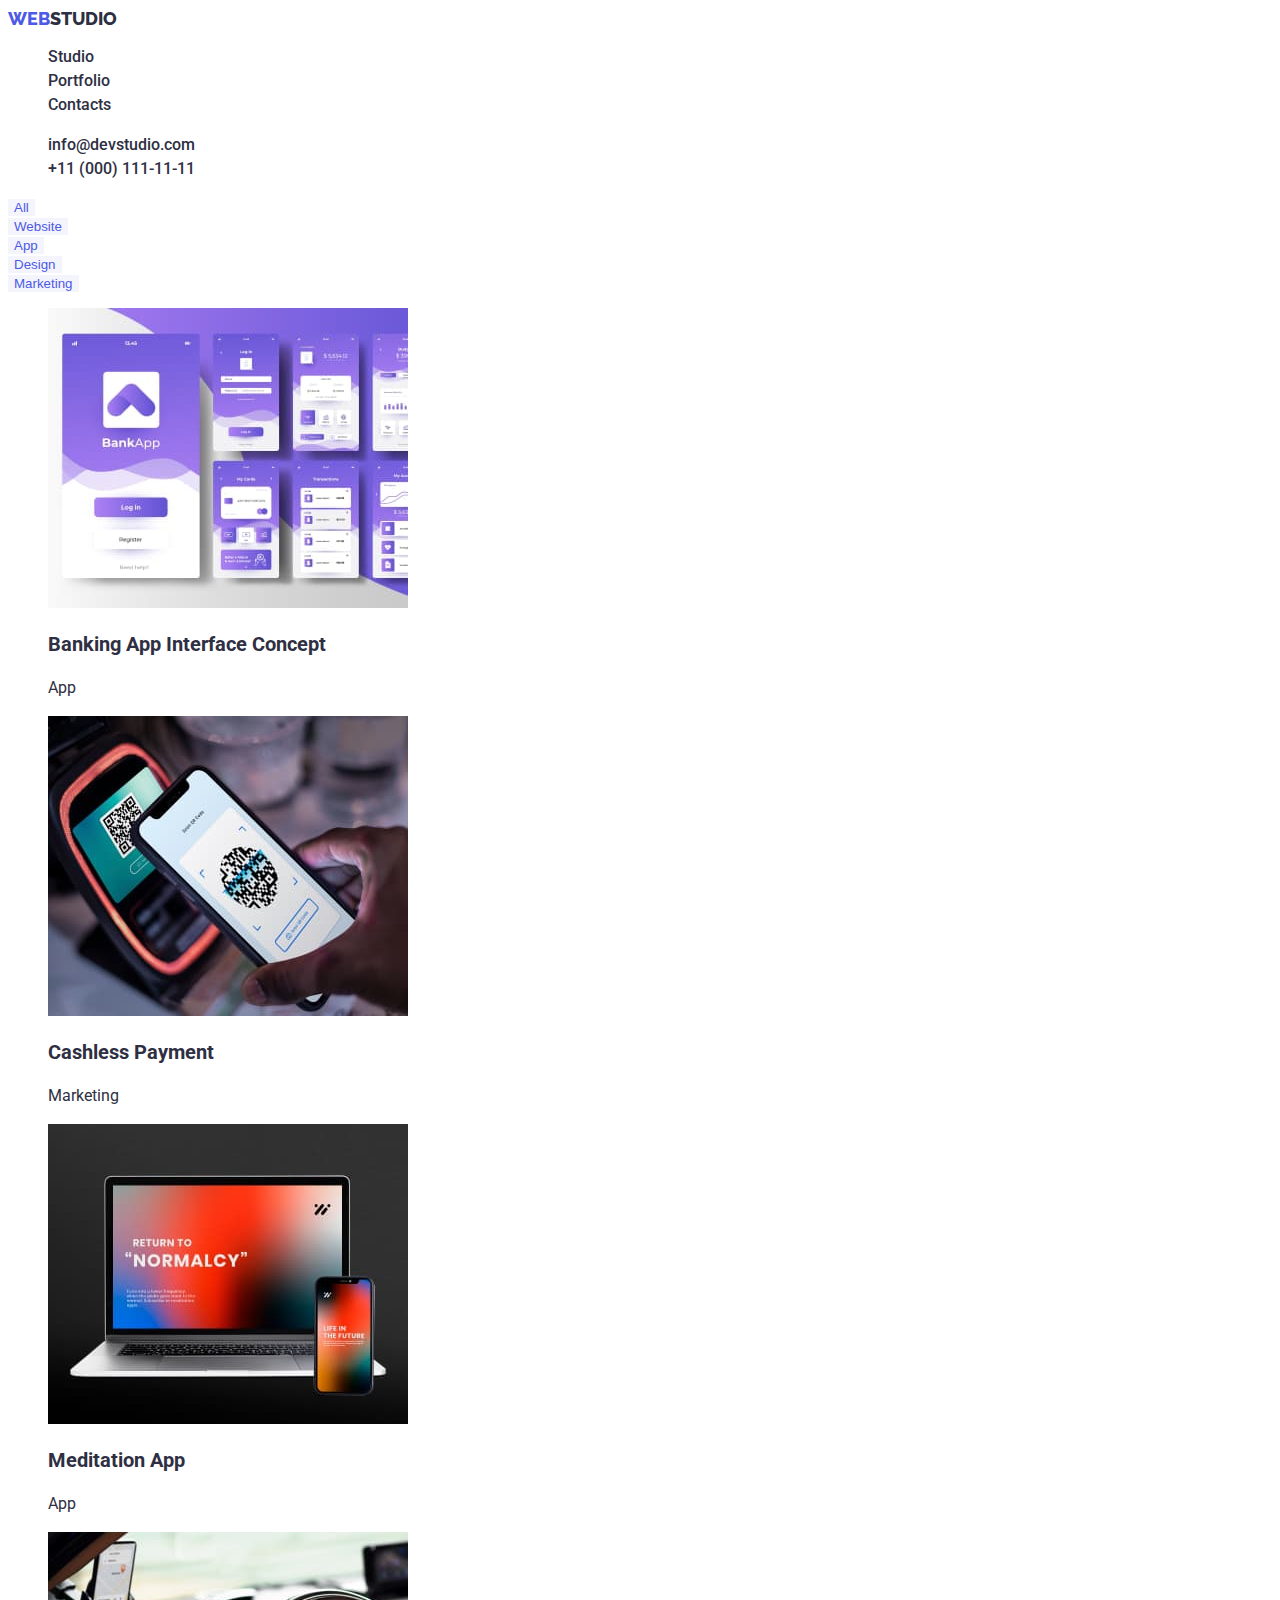
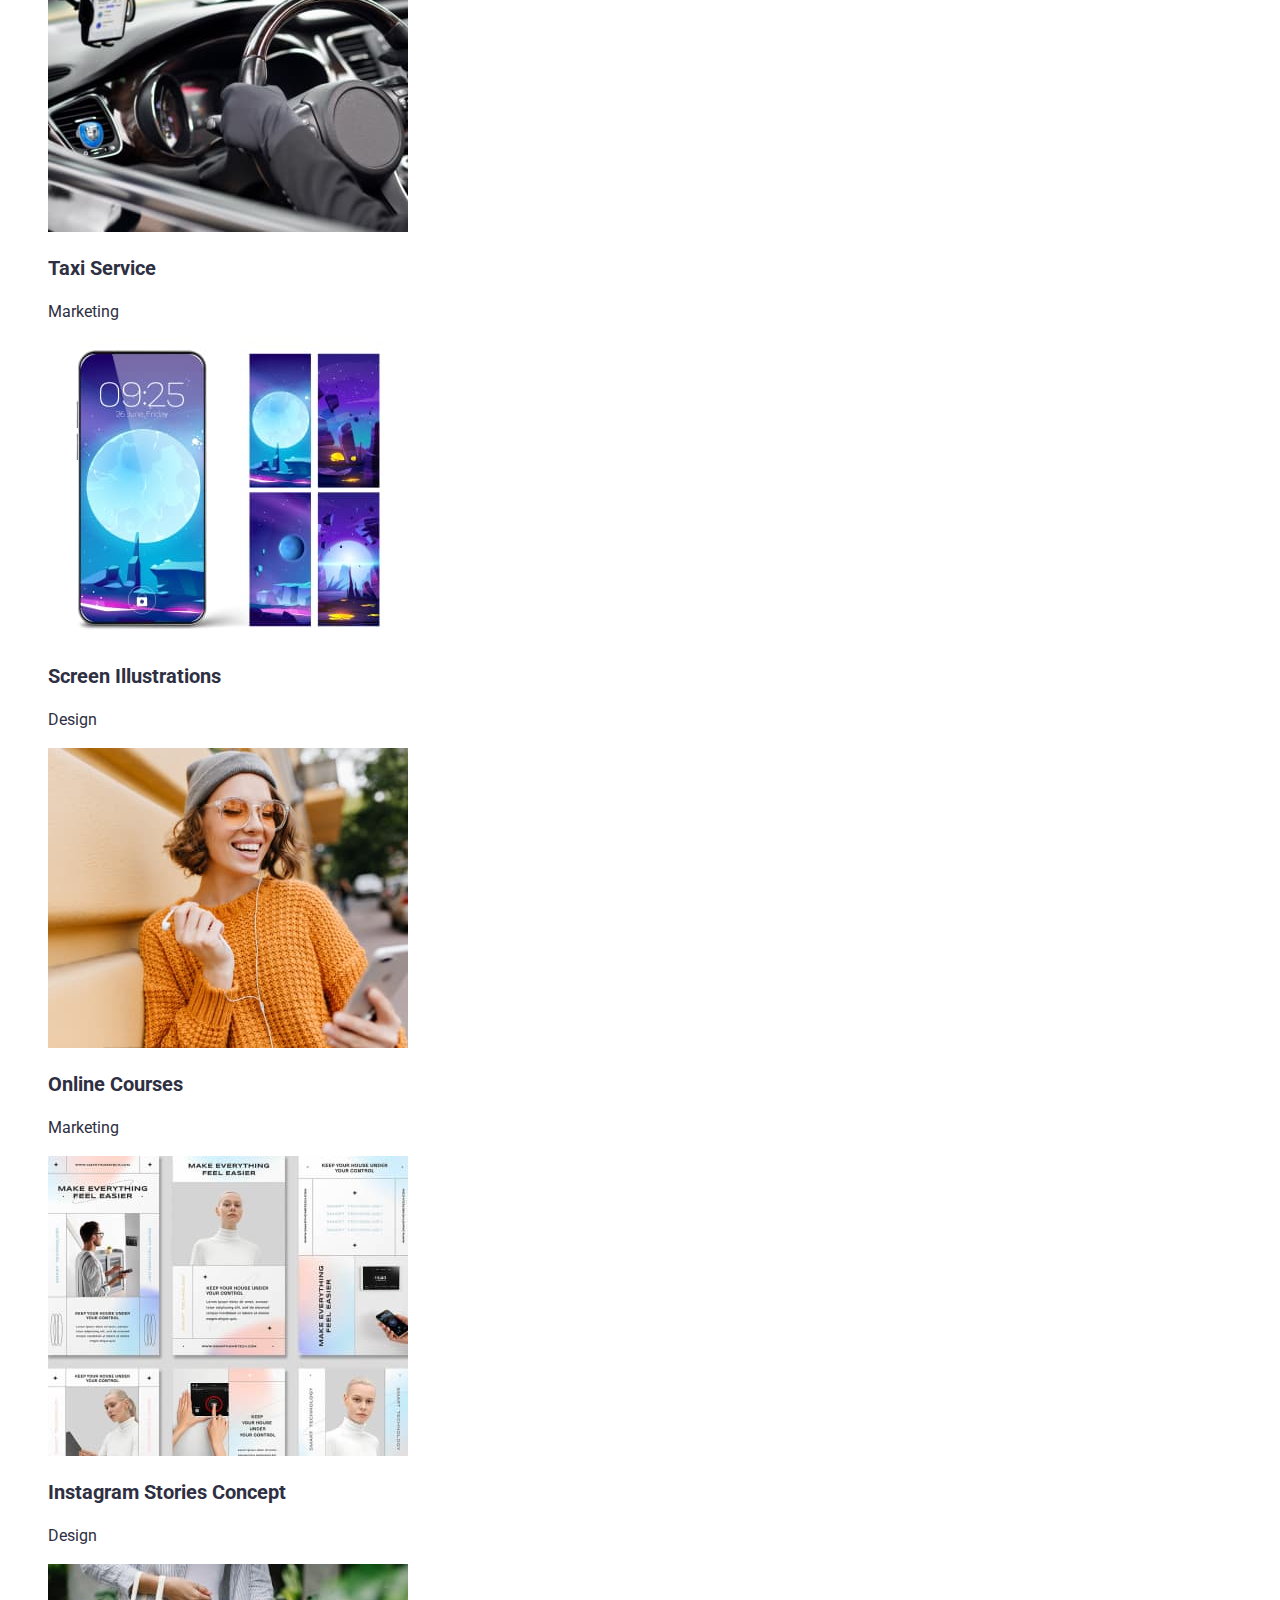
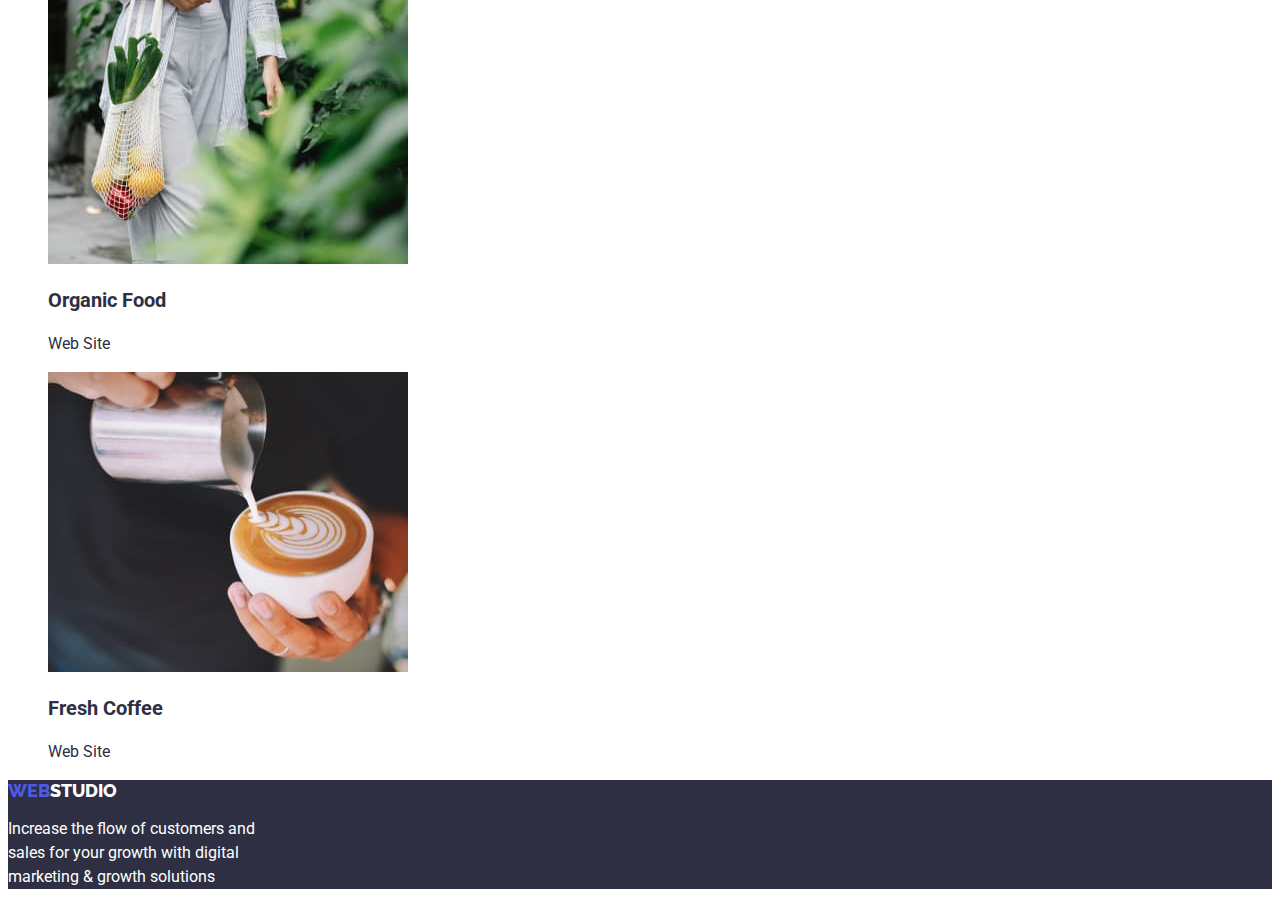
==== portfolio.html @ f4c73cea "clone change" ====
<!DOCTYPE html>
<html lang="en">
  <head>
    <meta charset="utf-8" />
    <meta name="viewport" content="width=device-width, initial-scale=1.0" />
    <title>Web Studio</title>
    <link rel="stylesheet" href="./css/style.css" />
    <link rel="preconnect" href="https://fonts.googleapis.com">
    <link rel="preconnect" href="https://fonts.gstatic.com" crossorigin>
    <link href="https://fonts.googleapis.com/css2?family=Raleway:wght@800&family=Roboto:wght@400;500;700;900&display=swap" rel="stylesheet">

  <body>
    <header>
      <nav class="navigation-bar">
         <a href="index.html" class="logo">WEB<span class="logo-span">STUDIO</span></a>
          <ul class="top-line">
            <li><a href="index.html">Studio</a></li>
            <li><a href="portfolio.html">Portfolio</a></li>
            <li><a href="#Contacts">Contacts</a></li>
          </ul>
      </nav>
     <address>
        <ul>
        <li><a href="mailto:info@devstudio.com">info@devstudio.com</a></li>
        <li><a href="tel:+11 (000) 111-11-11">+11 (000) 111-11-11</a></li>
        </ul>
      </address>
    </header>
    <main>
      <section class="menu-section">
       
        <h2 hidden>Menu</h2>
        <button class="button-filter" type="button">All</button><br/>
        <button class="button-filter" type="button">Website</button><br/>
        <button class="button-filter" type="button">App</button><br/>
        <button class="button-filter" type="button">Design</button><br/>
        <button class="button-filter" type="button">Marketing</button><br/>

        <h2 hidden>Products</h2>
        <ul class="products">
          <li>
            <img
              src="images/banking app.jpg"
              alt="Banking App"
              width="360px"
              height="300px"
            />
          </li>
          <h3>Banking App Interface Concept</h3>
          <p>App</p>
          <li>
            <img
              src="images/cashless.jpg"
              alt="Cashless Payment"
              width="360px"
              height="300px"
            />
          </li>
          <h3>Cashless Payment</h3>
          <p>Marketing</p>
          <li>
            <img
              src="images/meditation app.jpg"
              alt="Meditation App"
              width="360px"
              height="300px"
            />
          </li>
          <h3>Meditation App</h3>
          <p>App</p>
          <li>
            <img
              src="images/taxi service.jpg"
              alt="Taxi Service"
              width="360px"
              height="300px"
            />
          </li>
          <h3>Taxi Service</h3>
          <p>Marketing</p>
          <li>
            <img
              src="images/screen.jpg"
              alt="Screen"
              width="360px"
              height="300px"
            />
          </li>
          <h3>Screen Illustrations</h3>
          <p>Design</p>
          <li>
            <img
              src="images/online.jpg"
              alt="Online Courses"
              width="360px"
              height="300px"
            />
          </li>
          <h3>Online Courses</h3>
          <p>Marketing</p>
          <li>
            <img
              src="images/instagram.jpg"
              alt="Instagram"
              width="360px"
              height="300px"
            />
          </li>
          <h3>Instagram Stories Concept</h3>
          <p>Design</p>
          <li>
            <img
              src="images/organic.jpg"
              alt="Organic"
              width="360px"
              height="300px"
            />
          </li>
          <h3>Organic Food</h3>
          <p>Web Site</p>
          <li>
            <img
              src="images/coffee.jpg"
              alt="Coffee"
              width="360px"
              height="300px"
            />
          </li>
          <h3>Fresh Coffee</h3>
          <p>Web Site</p>
        </ul>
      </section>
    </main>

     <footer>
       <a href="index.html" class="logo">WEB<span class="logo-span">STUDIO</span></a>
      <p>
        Increase the flow of customers and<br/> sales for your growth with digital<br/>
        marketing & growth solutions
      </p>
      </footer>
  </body>
</html>
---- css/style.css ----
body {
  font-family: "Raleway", sans-serif;
  font-family: "Roboto", sans-serif;
  --navyblue: #2e2f42;
  --white: #ffffff;
  --iris: #4d5ae5;
  --cloud: #f4f4fd;
  color: var(--navyblue);
}

header a {
  text-decoration: none;
  color: var(--navyblue);
  font-size: 16px;
  font-family: "Roboto", sans-serif;
  font-style: normal;
  font-weight: 500;
  line-height: 1.5;
}

.logo {
  color: var(--iris);
  font-family: Raleway;
  font-size: 18px;
  font-style: normal;
  font-weight: 800;
  line-height: 1.167;
}

.logo-span {
  color: var(--navyblue);
}

.top-line {
  list-style-type: none;
}

address > ul {
  list-style-type: none;
  color: var(--navyblue);
  font-size: 16px;
  font-family: "Roboto", sans-serif;
  font-style: normal;
  font-weight: 400;
  line-height: 1.5;
}

.navigation-bar > ul > li > a:hover,
a:focus {
  background-color: var(--white);
  color: var(--iris);
}

.section-one {
  background-color: var(--navyblue);
  font-family: "Roboto", sans-serif;
}

.section-one h1 {
  color: var(--white);
  font-weight: 700;
  font-family: "Roboto", sans-serif;
  text-align: center;
  font-size: 56px;
  font-style: normal;
  line-height: 1;
}

.section-one > button {
  cursor: pointer;
  font-family: "Roboto", sans-serif;
  background: var(--iris);
  color: var(--white);
  font-size: 16px;
  font-style: normal;
  font-weight: 500;
  line-height: 1.5;
}

button:hover,
button:focus {
  background-color: var(--navyblue);
  color: var(--white);
}

address a:hover,
address a:focus {
  background-color: var(--white);
  color: var(--iris);
}

.section-two > .strategy {
  list-style-type: none;
}
.section-two h3 {
  font-family: "Roboto", sans-serif;
  color: var(--navyblue);
  font-size: 20px;
  font-style: normal;
  line-height: 1.5;
  font-weight: 500;
}

.section-two p {
  font-family: "Roboto", sans-serif;
  color: var(--navyblue);
  font-size: 16px;
  line-height: 1.5;
}

.section-three ul {
  list-style-type: none;
}

.section-three h2 {
  font-family: "Roboto", sans-serif;
  text-align: center;
  font-size: 36px;
  font-style: normal;
  font-weight: 700;
  line-height: 1.5;
}
.section-four {
  background-color: var(--cloud);
}
.section-four > .team {
  list-style-type: none;
}

.section-four h2 {
  font-family: "Roboto", sans-serif;
  color: var(--navyblue);
  text-align: center;
  font-size: 36px;
  font-style: normal;
  line-height: 1;
  font-weight: 700;
}

.section-four h3 {
  font-family: "Roboto", sans-serif;
  color: var(--navyblue);
  text-align: center;
  font-size: 20px;
  font-style: normal;
  line-height: 1.5px;
  font-weight: 500;
}

.section-four p {
  font-family: "Roboto", sans-serif;
  text-align: center;
  font-size: 16px;
  line-height: 1.5;
}

.menu-section button {
  border: 0px solid var(--cornflower);
  background: var(--cloud);
  color: var(--iris);
}

.menu-section button:hover,
button:focus {
  border: 0px solid var(--cornflower);
  background: var(--iris);
  color: var(--white);
}

.menu-section ul {
  list-style-type: none;
}

.menu-section h3 {
  font-family: "Roboto", sans-serif;
  color: var(--navyblue);
  font-size: 20px;
  font-style: normal;
  line-height: 1.2;
  font-weight: 700;
}

.menu-section p {
  font-family: "Roboto", sans-serif;
  font-size: 16px;
  line-height: 1.5;
}

footer {
  background-color: var(--navyblue);
}

footer a {
  text-decoration: none;
}

footer .logo-span {
  color: var(--white);
}

footer p {
  font-family: "Roboto", sans-serif;
  color: var(--white);
  font-size: 16px;
  font-style: normal;
  line-height: 1.5;
}
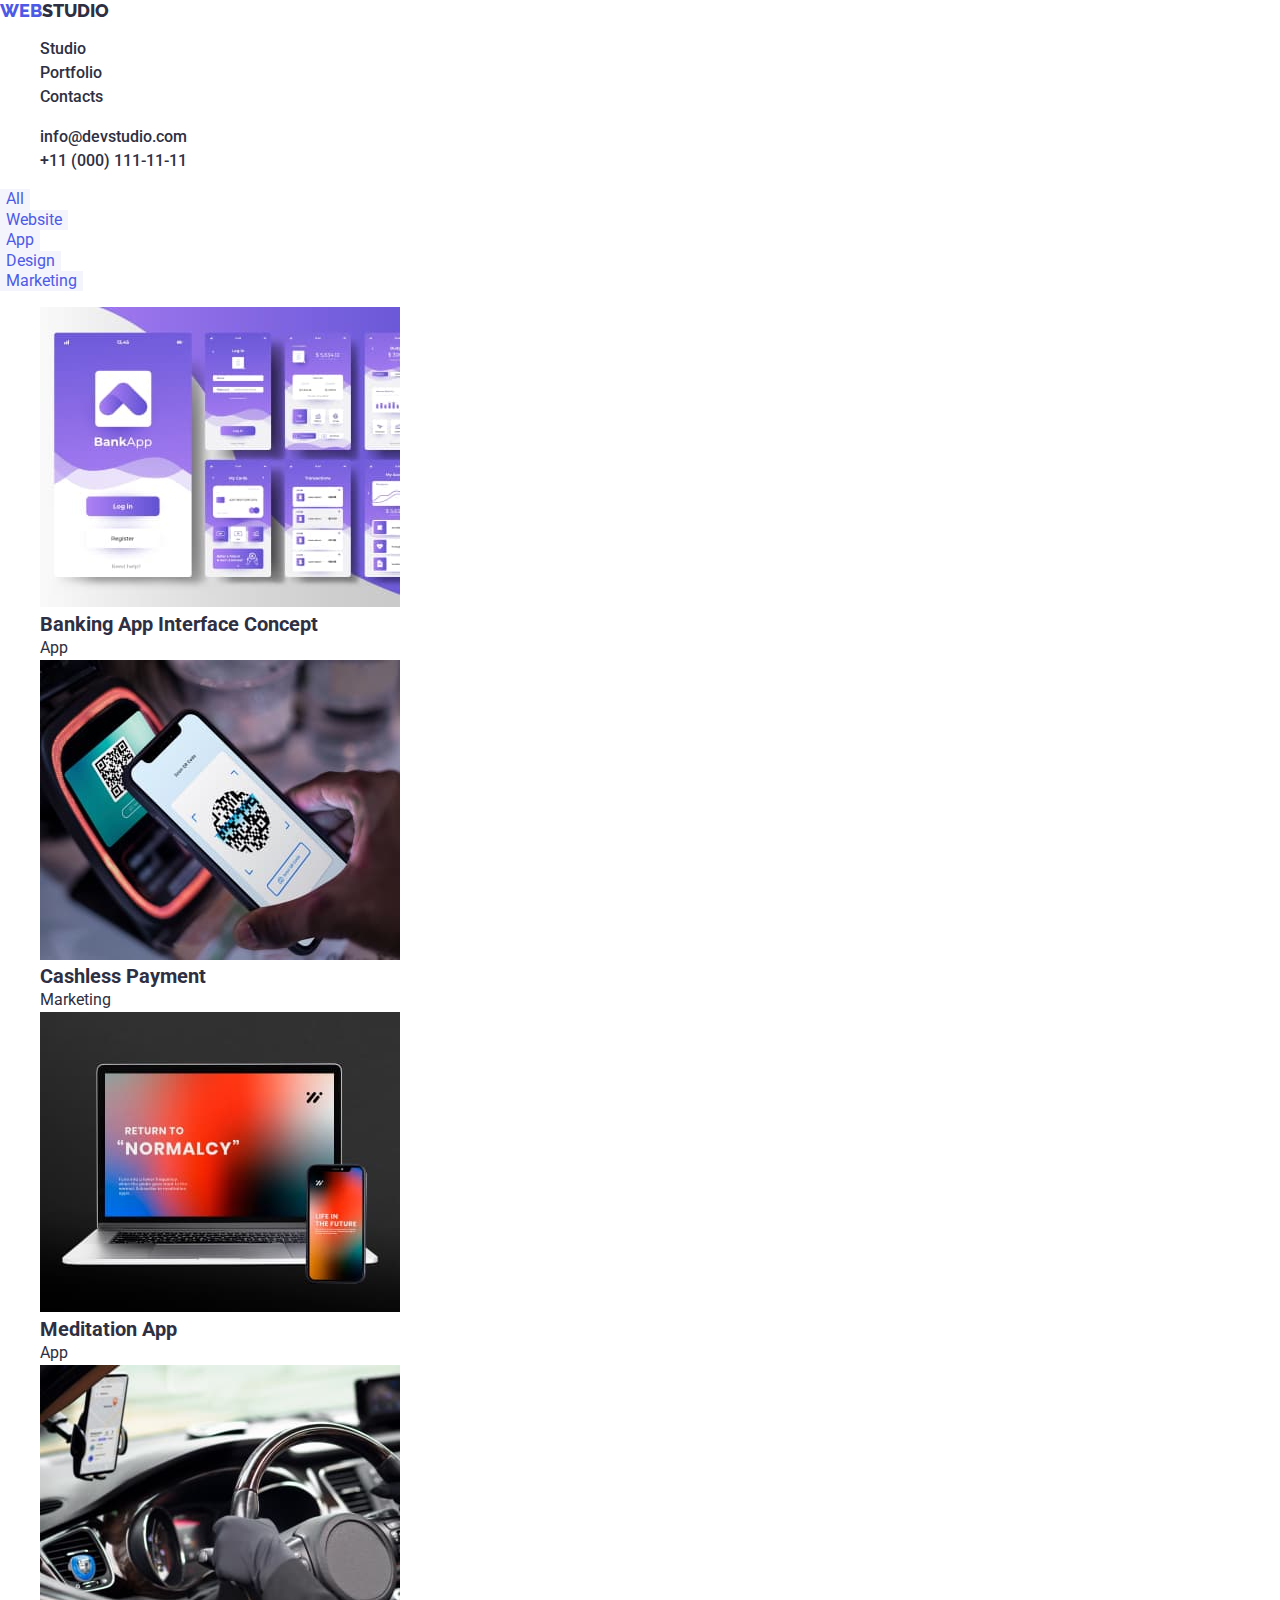
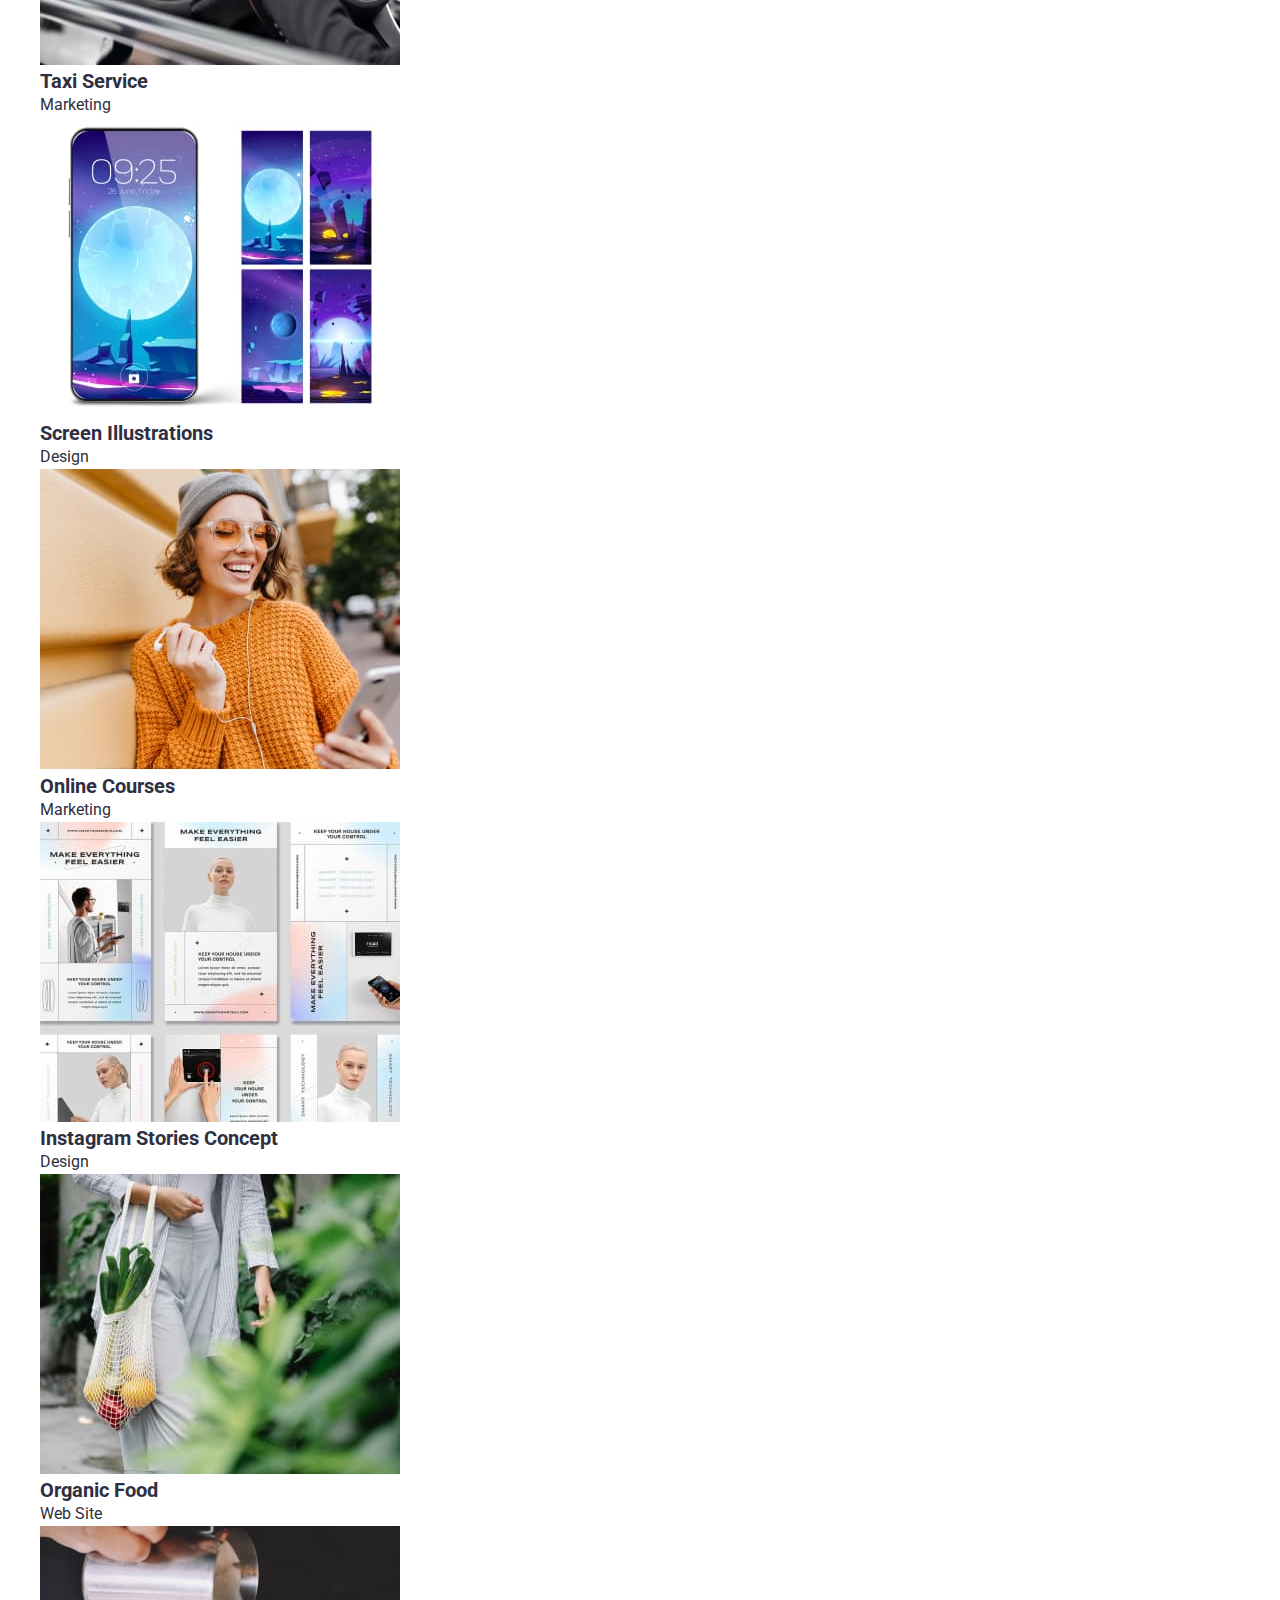
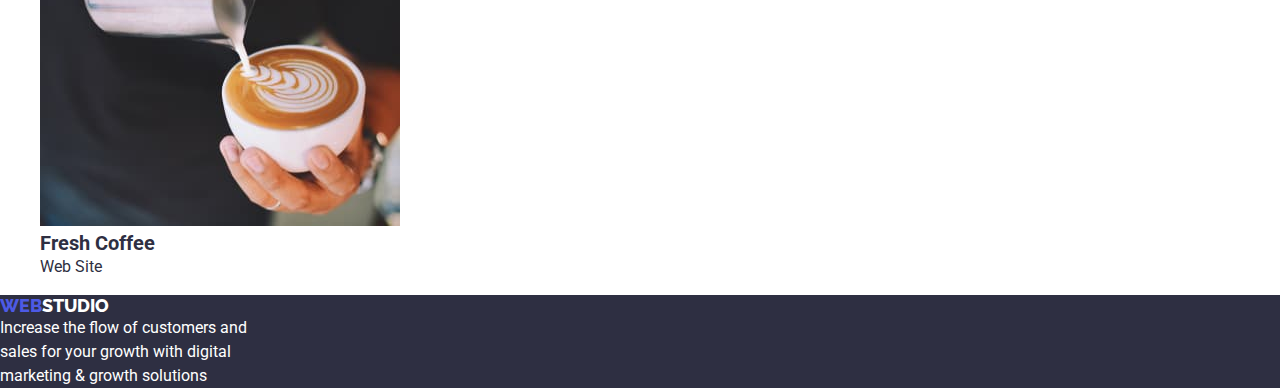
==== commit a4f8c036: "index.html change" ====
--- a/portfolio.html
+++ b/portfolio.html
@@ -5,6 +5,7 @@
     <meta name="viewport" content="width=device-width, initial-scale=1.0" />
     <title>Web Studio</title>
     <link rel="stylesheet" href="./css/style.css" />
+    <link rel="stylesheet" href="./css/modern-normalize.css"/>
     <link rel="preconnect" href="https://fonts.googleapis.com">
     <link rel="preconnect" href="https://fonts.gstatic.com" crossorigin>
     <link href="https://fonts.googleapis.com/css2?family=Raleway:wght@800&family=Roboto:wght@400;500;700;900&display=swap" rel="stylesheet">
--- a/css/style.css
+++ b/css/style.css
@@ -1,3 +1,14 @@
+/*Global Style Reset*/
+p,
+h1,
+h2,
+h3,
+h4,
+h5,
+h6 {
+  margin: 0;
+}
+
 body {
   font-family: "Raleway", sans-serif;
   font-family: "Roboto", sans-serif;
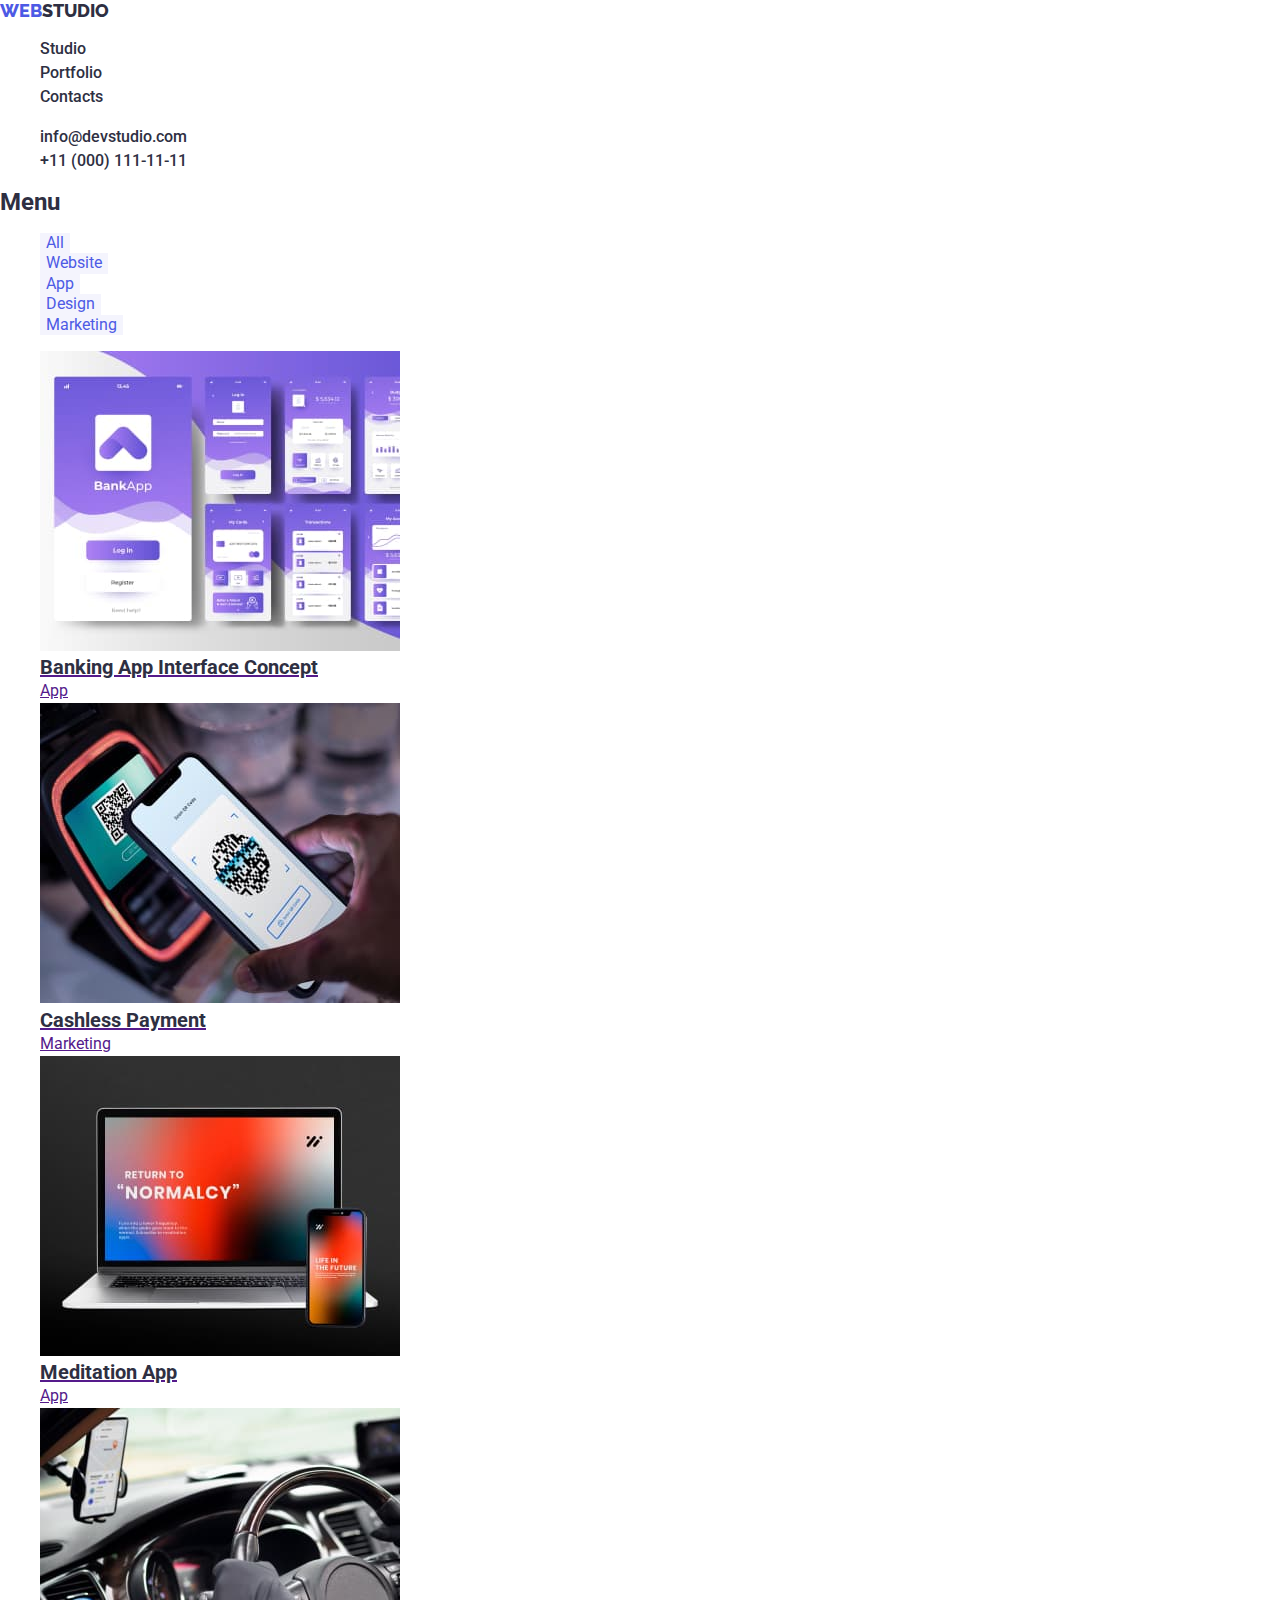
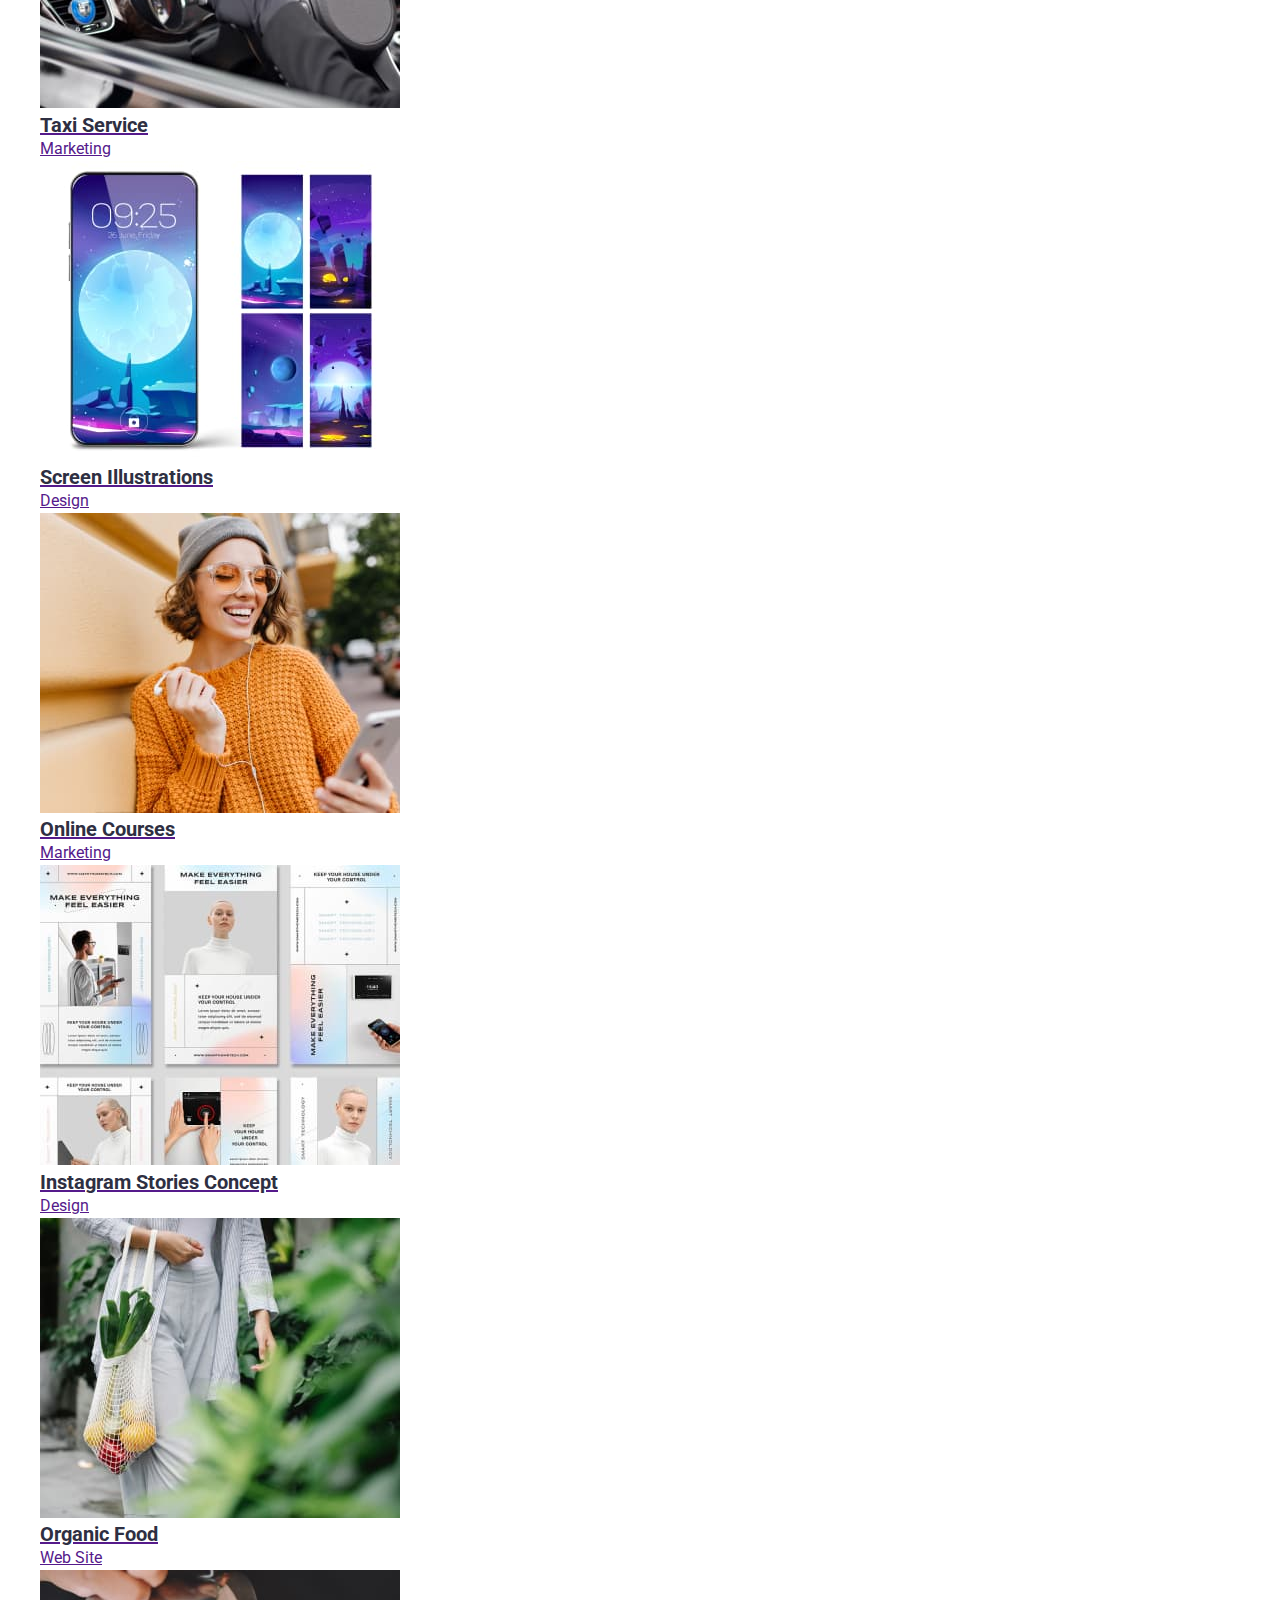
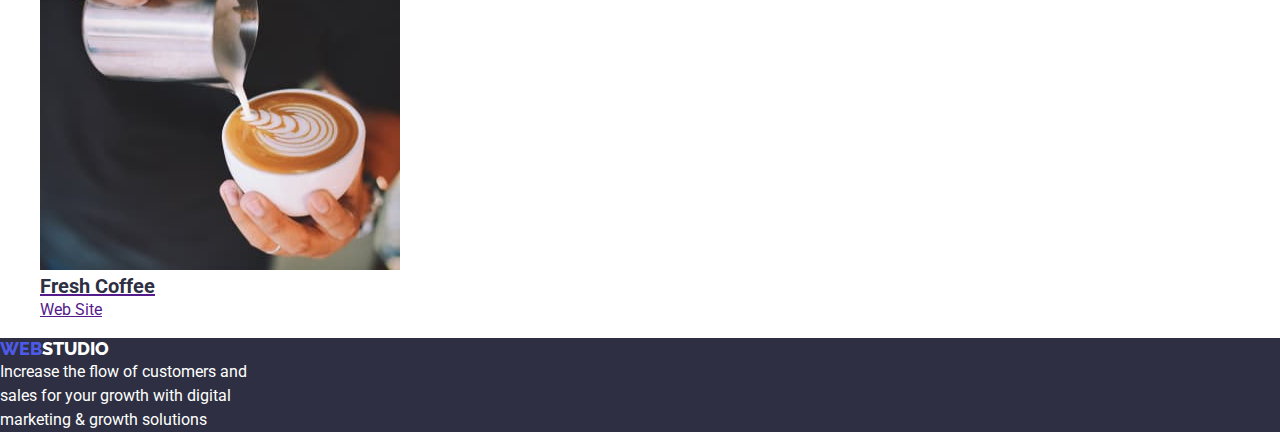
==== commit 1aebed6b: "classes portfolio and index" ====
--- a/portfolio.html
+++ b/portfolio.html
@@ -11,134 +11,190 @@
     <link href="https://fonts.googleapis.com/css2?family=Raleway:wght@800&family=Roboto:wght@400;500;700;900&display=swap" rel="stylesheet">
 
   <body>
-    <header>
+    <header class="header-page">
+      <div class="header-container container">
       <nav class="navigation-bar">
+
+
          <a href="index.html" class="logo">WEB<span class="logo-span">STUDIO</span></a>
           <ul class="top-line">
-            <li><a href="index.html">Studio</a></li>
-            <li><a href="portfolio.html">Portfolio</a></li>
-            <li><a href="#Contacts">Contacts</a></li>
+            <li class="top-line-item"><a href="index.html">Studio</a></li>
+            <li class="top-line-item"><a href="portfolio.html">Portfolio</a></li>
+            <li class="top-line-item"><a href="#Contacts">Contacts</a></li>
           </ul>
       </nav>
      <address>
-        <ul>
-        <li><a href="mailto:info@devstudio.com">info@devstudio.com</a></li>
-        <li><a href="tel:+11 (000) 111-11-11">+11 (000) 111-11-11</a></li>
+        <ul class="contacts-item list">
+        <li class="contacts-item"><a href="mailto:info@devstudio.com" class="link">info@devstudio.com</a></li>
+        <li class="contacts-item"><a href="tel:+11 (000) 111-11-11" class="link">+11 (000) 111-11-11</a></li>
         </ul>
       </address>
+      </div>
     </header>
     <main>
       <section class="menu-section">
-       
-        <h2 hidden>Menu</h2>
-        <button class="button-filter" type="button">All</button><br/>
-        <button class="button-filter" type="button">Website</button><br/>
-        <button class="button-filter" type="button">App</button><br/>
-        <button class="button-filter" type="button">Design</button><br/>
-        <button class="button-filter" type="button">Marketing</button><br/>
+       <div class="container">
+
+
+        <h2 class="visually-hidden">Menu</h2>
+        <ul class="filter-list">
+        <li class="filter-button"><button class="button-filter" type="button">All</button><br/></li>
+        <li class="filter-button"><button class="button-filter" type="button">Website</button><br/></li>
+        <li class="filter-button"><button class="button-filter" type="button">App</button><br/></li>
+        <li class="filter-button"><button class="button-filter" type="button">Design</button><br/></li>
+        <li class="filter-button"><button class="button-filter" type="button">Marketing</button><br/></li>
+        </ul>
 
         <h2 hidden>Products</h2>
         <ul class="products">
-          <li>
+          <li class="product-item">
+            <a href="" class="link">
             <img
               src="images/banking app.jpg"
               alt="Banking App"
               width="360px"
               height="300px"
             />
-          </li>
-          <h3>Banking App Interface Concept</h3>
-          <p>App</p>
-          <li>
+          <div class="photo-info">
+            <h3 class="gallery-title">Banking App Interface Concept</h3>
+            <p class="filter-unit">App</p>
+          </div>
+          </a>
+          </li>
+
+          <li class="product-item">
+            <a href="" class="link">
             <img
               src="images/cashless.jpg"
               alt="Cashless Payment"
               width="360px"
               height="300px"
             />
-          </li>
-          <h3>Cashless Payment</h3>
-          <p>Marketing</p>
-          <li>
+          <div class="photo-info">
+            <h3 class="gallery-title">Cashless Payment</h3>
+            <p class="filter-unit">Marketing</p>
+          </div>
+          </a>
+          </li>
+
+         <li class="product-item">
+            <a href="" class="link">
             <img
               src="images/meditation app.jpg"
               alt="Meditation App"
               width="360px"
               height="300px"
             />
-          </li>
-          <h3>Meditation App</h3>
-          <p>App</p>
-          <li>
+          <div class="photo-info">
+          <h3 class="gallery-title">Meditation App</h3>
+          <p class="filter-unit">App</p>
+          </div>
+          </a>
+          </li>
+
+          <li class="product-item">
+            <a href="" class="link">
             <img
               src="images/taxi service.jpg"
               alt="Taxi Service"
               width="360px"
               height="300px"
             />
-          </li>
-          <h3>Taxi Service</h3>
-          <p>Marketing</p>
-          <li>
+          <div class="photo-info">
+          <h3 class="gallery-title">Taxi Service</h3>
+          <p class="filter-unit">Marketing</p>
+          </div>
+          </a>
+          </li>
+
+          <li class="product-item">
+            <a href="" class="link">
             <img
               src="images/screen.jpg"
               alt="Screen"
               width="360px"
               height="300px"
             />
-          </li>
-          <h3>Screen Illustrations</h3>
-          <p>Design</p>
-          <li>
+          <div class="photo-info">
+            <h3 class="gallery-title">Screen Illustrations</h3>
+            <p class="filter-unit">Design</p>
+            </div>
+            </a>
+          </li>
+
+          <li class="product-item">
+            <a href="" class="link">
             <img
               src="images/online.jpg"
               alt="Online Courses"
               width="360px"
               height="300px"
             />
-          </li>
-          <h3>Online Courses</h3>
-          <p>Marketing</p>
-          <li>
+          <div class="photo-info">
+          <h3 class="gallery-title">Online Courses</h3>
+          <p class="filter-unit">Marketing</p>
+          </div>
+          </a>
+          </li>
+
+          <li class="product-item">
+            <a href="" class="link">
             <img
               src="images/instagram.jpg"
               alt="Instagram"
               width="360px"
               height="300px"
             />
-          </li>
-          <h3>Instagram Stories Concept</h3>
-          <p>Design</p>
-          <li>
+          <div class="photo-info">
+          <h3 class="gallery-title">Instagram Stories Concept</h3>
+          <p class="filter-unit">Design</p>
+          </div>
+          </a>
+          </li>
+
+          <li class="product-item">
+            <a href="" class="link">
             <img
               src="images/organic.jpg"
               alt="Organic"
               width="360px"
               height="300px"
             />
-          </li>
-          <h3>Organic Food</h3>
-          <p>Web Site</p>
-          <li>
+          <div class="photo-info">
+          <h3 class="gallery-title">Organic Food</h3>
+          <p class="filter-unit">Web Site</p>
+          </div>
+          </a>
+          </li>
+
+          <li class="product-item">
+            <a href="" class="link">
             <img
               src="images/coffee.jpg"
               alt="Coffee"
               width="360px"
               height="300px"
             />
-          </li>
-          <h3>Fresh Coffee</h3>
-          <p>Web Site</p>
+          <div class="photo-info">
+          <h3 class="gallery-title">Fresh Coffee</h3>
+          <p class="filter-unit">Web Site</p>
+          </div>
+          </a>
+          </li>
+
         </ul>
+        </div>
       </section>
     </main>
 
-     <footer>
+      <footer class="footer-page">
+        <div class="container">
        <a href="index.html" class="logo">WEB<span class="logo-span">STUDIO</span></a>
-      <p>
+       <p class="footer-description">
         Increase the flow of customers and<br/> sales for your growth with digital<br/>
         marketing & growth solutions
       </p>
+      </div>
       </footer>
   </body>
 </html>
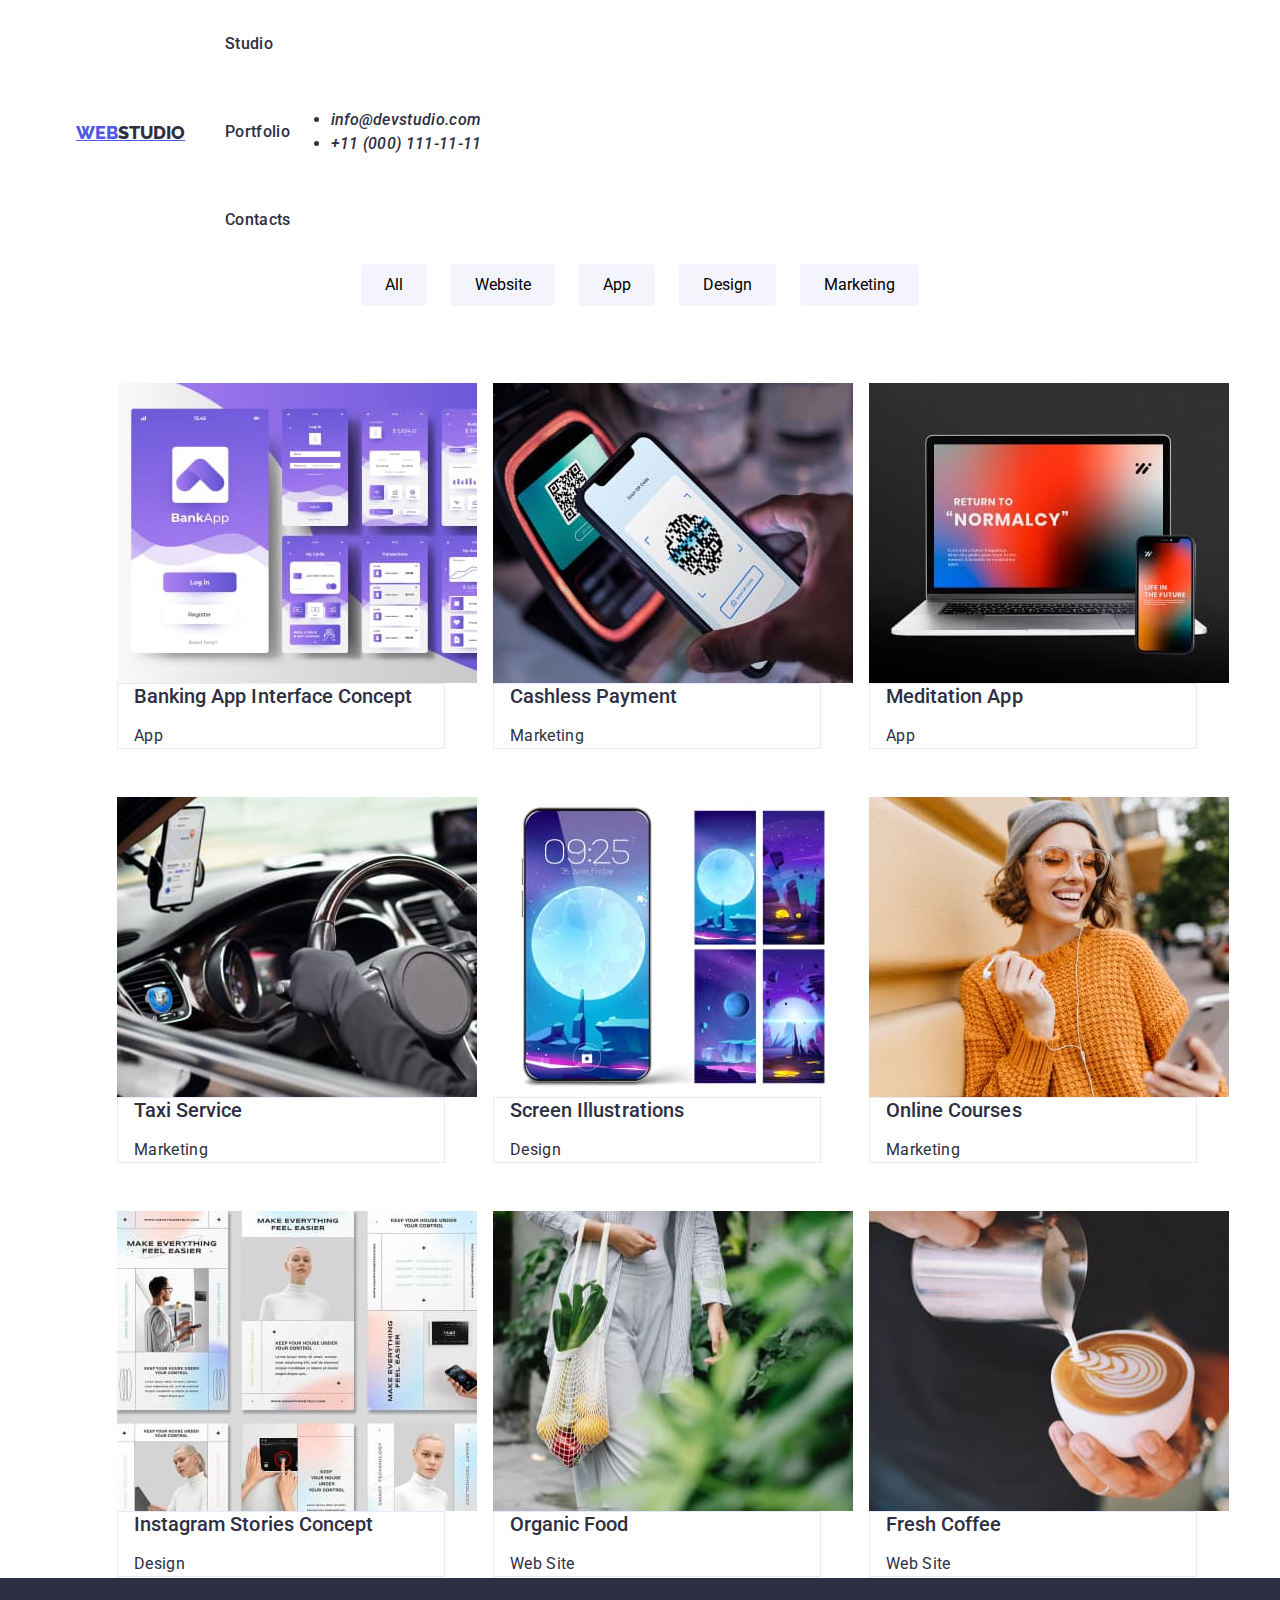
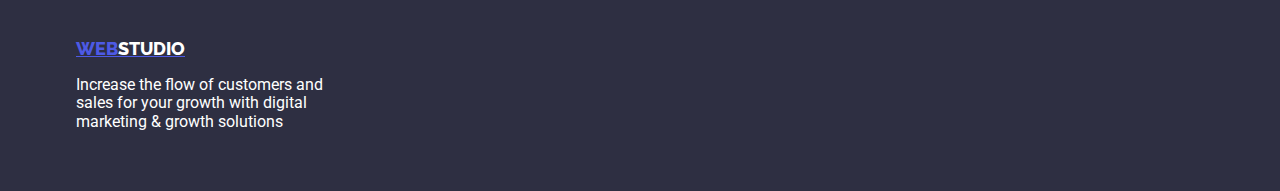
==== commit f7fe0336: "css index and porfolio detailed" ====
--- a/portfolio.html
+++ b/portfolio.html
@@ -14,30 +14,30 @@
     <header class="header-page">
       <div class="header-container container">
       <nav class="navigation-bar">
-
-
-         <a href="index.html" class="logo">WEB<span class="logo-span">STUDIO</span></a>
-          <ul class="top-line">
-            <li class="top-line-item"><a href="index.html">Studio</a></li>
-            <li class="top-line-item"><a href="portfolio.html">Portfolio</a></li>
-            <li class="top-line-item"><a href="#Contacts">Contacts</a></li>
+        <a href="index.html" class="logo">WEB<span class="logo-span">STUDIO</span></a>
+          <ul class="navigation-list">
+            <li class="navigation-item"><a class="header-link link current" href="index.html">Studio</a></li>
+            <li class="navigation-item"><a class="header-link link" href="portfolio.html">Portfolio</a></li>
+            <li class="navigation-item"><a href="#Contacts" class="header-link link">Contacts</a></li>
           </ul>
       </nav>
-     <address>
-        <ul class="contacts-item list">
+      <address class="contacts-item list">
+        <ul class="contacts-item">
         <li class="contacts-item"><a href="mailto:info@devstudio.com" class="link">info@devstudio.com</a></li>
         <li class="contacts-item"><a href="tel:+11 (000) 111-11-11" class="link">+11 (000) 111-11-11</a></li>
         </ul>
       </address>
       </div>
     </header>
+    
+    
     <main>
       <section class="menu-section">
        <div class="container">
 
 
-        <h2 class="visually-hidden">Menu</h2>
-        <ul class="filter-list">
+        <h2 hidden>Menu</h2>
+        <ul class="filter list">
         <li class="filter-button"><button class="button-filter" type="button">All</button><br/></li>
         <li class="filter-button"><button class="button-filter" type="button">Website</button><br/></li>
         <li class="filter-button"><button class="button-filter" type="button">App</button><br/></li>
--- a/css/style.css
+++ b/css/style.css
@@ -1,12 +1,12 @@
 /*Global Style Reset*/
-p,
 h1,
 h2,
 h3,
 h4,
-h5,
-h6 {
-  margin: 0;
+p,
+ul {
+  margin-top: 0px;
+  margin-bottom: 0px;
 }
 
 body {
@@ -19,14 +19,38 @@
   color: var(--navyblue);
 }
 
-header a {
+.link {
   text-decoration: none;
-  color: var(--navyblue);
-  font-size: 16px;
-  font-family: "Roboto", sans-serif;
-  font-style: normal;
-  font-weight: 500;
-  line-height: 1.5;
+}
+
+.list {
+  list-style-type: none;
+  margin: 0px;
+  padding: 0px;
+}
+
+.container {
+  width: 1158px;
+  padding-left: 15px;
+  padding-right: 15px;
+  margin: auto;
+}
+
+img {
+  display: block;
+}
+
+.section {
+  padding-top: 94px;
+  padding-bottom: 94px;
+}
+.header-page {
+  border-bottom: 1 px solid #e7e9fc;
+}
+
+.header-container {
+  display: flex;
+  align-items: center;
 }
 
 .logo {
@@ -42,177 +66,307 @@
   color: var(--navyblue);
 }
 
-.top-line {
-  list-style-type: none;
-}
-
-address > ul {
-  list-style-type: none;
-  color: var(--navyblue);
-  font-size: 16px;
-  font-family: "Roboto", sans-serif;
-  font-style: normal;
-  font-weight: 400;
-  line-height: 1.5;
-}
-
-.navigation-bar > ul > li > a:hover,
-a:focus {
+.navigation-bar {
+  display: flex;
+  align-items: center;
+}
+
+.nav {
+  display: flex;
+  margin-left: 93px;
+}
+
+.navigation-item {
+  display: block;
+  padding: 32px 0;
+}
+
+.nav .navigation-item + .navigation-item {
+  margin-left: 50px;
+  display: block;
+  padding: 32px 0;
+}
+
+.header-link {
+  padding: 32px 0;
+  color: var(--navyblue);
+  font-weight: 500;
+  font-size: 16 px;
+  line-height: 24px;
+  letter-spacing: 0.32px;
+}
+
+.navigation-bar .link:focus,
+.navigation-bar .link:hover {
   background-color: var(--white);
   color: var(--iris);
 }
 
+.contacts-items {
+  list-style-type: none;
+  display: flex;
+  margin-left: auto;
+}
+
+.contacts-items .contacts-item + .contacts-item {
+  margin-left: 50px;
+}
+
+.contacts-items,
+.link {
+  color: var(--navyblue);
+  text-decoration: none;
+  font-weight: 500;
+  font-size: 16px;
+  line-height: 24px;
+  letter-spacing: 0.32px;
+}
+
+.contacts-items .link:focus,
+.contacts-items .link:hover {
+  background-color: var(--white);
+  color: var(--iris);
+}
+
 .section-one {
   background-color: var(--navyblue);
-  font-family: "Roboto", sans-serif;
-}
-
-.section-one h1 {
-  color: var(--white);
+  color: white;
+  text-align: center;
+  padding-top: 188px;
+  padding-bottom: 292px;
+}
+
+.title-section-one {
+  color: white;
+  text-align: center;
+  font-size: 56px;
   font-weight: 700;
-  font-family: "Roboto", sans-serif;
-  text-align: center;
-  font-size: 56px;
-  font-style: normal;
-  line-height: 1;
-}
-
-.section-one > button {
+  line-height: 60px;
+  letter-spacing: 1.12px;
+}
+
+.section-one .button {
+  display: inline-block;
   cursor: pointer;
-  font-family: "Roboto", sans-serif;
   background: var(--iris);
   color: var(--white);
+  padding: 16px 32px;
+  align-items: flex-start;
+  gap: 10px;
+  border-radius: 4px;
+  box-shadow: 0px 4px 4px 0px rgba(0, 0, 0, 0.15);
   font-size: 16px;
   font-style: normal;
   font-weight: 500;
   line-height: 1.5;
-}
-
-button:hover,
-button:focus {
+  border: none;
+}
+
+.button:hover,
+.button:focus {
   background-color: var(--navyblue);
   color: var(--white);
 }
 
-address a:hover,
-address a:focus {
-  background-color: var(--white);
-  color: var(--iris);
-}
-
-.section-two > .strategy {
+.features-list {
   list-style-type: none;
-}
-.section-two h3 {
-  font-family: "Roboto", sans-serif;
-  color: var(--navyblue);
+  display: flex;
+}
+
+.features-list-items {
+  width: 264px;
+}
+
+.features-list-items + .features-list-items {
+  margin-left: 24px;
+}
+
+.features-title {
+  margin-bottom: 8px;
+  font-weight: 500;
   font-size: 20px;
-  font-style: normal;
-  line-height: 1.5;
-  font-weight: 500;
-}
-
-.section-two p {
-  font-family: "Roboto", sans-serif;
-  color: var(--navyblue);
-  font-size: 16px;
-  line-height: 1.5;
-}
-
-.section-three ul {
-  list-style-type: none;
-}
-
-.section-three h2 {
-  font-family: "Roboto", sans-serif;
-  text-align: center;
+  line-height: 24px;
+  letter-spacing: 0.4px;
+  margin-top: 120px;
+}
+
+.features-text {
+  color: #434455;
+  font-weight: 400;
+  font-size: 16px;
+  line-height: 24px;
+  letter-spacing: 0.32px;
+}
+
+.section-three {
+  padding-top: 0px;
+}
+
+.activity-title {
+  font-weight: 700;
   font-size: 36px;
-  font-style: normal;
-  font-weight: 700;
-  line-height: 1.5;
-}
+  line-height: 40px;
+  text-align: center;
+  margin-bottom: 72px;
+  margin-top: 120px;
+  text-transform: capitalize;
+}
+
+.activity-list-item + .activity-list-item {
+  display: flex;
+}
+
 .section-four {
   background-color: var(--cloud);
-}
-.section-four > .team {
+  text-align: center;
+}
+
+.team-items {
+  display: inline-flex;
+}
+
+.team-item {
+  box-shadow: 0px 2px 1px 0px rgba(46, 47, 66, 0.08),
+    0px 1px 1px 0px rgba(46, 47, 66, 0.16),
+    0px 1px 6px 0px rgba(46, 47, 66, 0.08);
+  border-radius: 0px 0px 4px 4px;
+  background-color: white;
+  width: 120px;
+}
+
+.team-item + .team-item {
+  margin-left: 30px;
+}
+
+.team-item-name {
+  padding-top: 32px;
+  padding-bottom: 32px;
+}
+
+.name {
+  margin-bottom: 8px;
+  margin-top: 32px;
+  font-weight: 500;
+  font-size: 20px;
+  line-height: 24px;
+}
+
+.position {
+  color: #434455;
+  font-weight: 400;
+  font-size: 16px;
+  line-height: 24px;
+  letter-spacing: 0.32px;
+}
+
+.footer-page {
+  background-color: var(--navyblue);
+  display: flex;
+  padding-top: 60px;
+  padding-bottom: 60px;
+}
+
+.logo {
+  color: var(--iris);
+  font-family: Raleway;
+  font-size: 18px;
+  font-style: normal;
+  font-weight: 800;
+  line-height: 1.167;
+}
+
+.footer-page .logo-span {
+  text-decoration: none;
+  color: white;
+  font-family: Raleway;
+  font-size: 18px;
+  font-style: normal;
+  font-weight: 800;
+  line-height: 1.167;
+}
+
+.footer-page .footer-description {
+  margin-top: 16px;
+  color: white;
+}
+
+.filter {
+  display: flex;
+  justify-content: center;
+  margin-bottom: 50px;
+
+  font-weight: 500;
+  font-size: 16px;
+  line-height: 1.63;
+  text-align: center;
+}
+
+.button-filter {
+  display: flex;
+  padding: 12px 24px;
+  border-radius: 4px;
+  border: none;
+
+  background-color: var(--cloud);
+
+  font-family: "Roboto", sans-serif;
+  cursor: pointer;
+}
+
+.filter-button + .filter-button {
+  margin-left: 24px;
+}
+
+.button-filter:focus,
+.button-filter:hover {
+  background-color: var(--iris);
+  color: var(--cloud);
+}
+
+.products {
+  display: flex;
+  flex-wrap: wrap;
+  align-items: center;
+  margin: -15px;
+  gap: 16px;
+}
+
+.product-item {
   list-style-type: none;
-}
-
-.section-four h2 {
-  font-family: "Roboto", sans-serif;
-  color: var(--navyblue);
-  text-align: center;
-  font-size: 36px;
-  font-style: normal;
-  line-height: 1;
-  font-weight: 700;
-}
-
-.section-four h3 {
-  font-family: "Roboto", sans-serif;
-  color: var(--navyblue);
-  text-align: center;
+  width: 328px;
+  margin: 16px;
+}
+
+.product .link {
+  text-decoration: none;
+  color: var(--navyblue);
+}
+
+.gallery-title {
+  margin-bottom: 8px;
+  font-weight: 500;
   font-size: 20px;
-  font-style: normal;
-  line-height: 1.5px;
-  font-weight: 500;
-}
-
-.section-four p {
-  font-family: "Roboto", sans-serif;
-  text-align: center;
-  font-size: 16px;
-  line-height: 1.5;
-}
-
-.menu-section button {
-  border: 0px solid var(--cornflower);
-  background: var(--cloud);
-  color: var(--iris);
-}
-
-.menu-section button:hover,
-button:focus {
-  border: 0px solid var(--cornflower);
-  background: var(--iris);
-  color: var(--white);
-}
-
-.menu-section ul {
-  list-style-type: none;
-}
-
-.menu-section h3 {
-  font-family: "Roboto", sans-serif;
-  color: var(--navyblue);
-  font-size: 20px;
-  font-style: normal;
-  line-height: 1.2;
-  font-weight: 700;
-}
-
-.menu-section p {
-  font-family: "Roboto", sans-serif;
-  font-size: 16px;
-  line-height: 1.5;
-}
-
-footer {
-  background-color: var(--navyblue);
-}
-
-footer a {
-  text-decoration: none;
-}
-
-footer .logo-span {
-  color: var(--white);
-}
-
-footer p {
-  font-family: "Roboto", sans-serif;
-  color: var(--white);
-  font-size: 16px;
-  font-style: normal;
-  line-height: 1.5;
-}
+  line-height: 24px;
+  letter-spacing: 0.04px;
+}
+
+.filter-unit {
+  color: var(--navyblue);
+  font-weight: 400;
+  font-size: 16px;
+  line-height: 24px;
+  letter-spacing: 0.32px;
+}
+
+.photo-info {
+  display: flex;
+  padding: 0px 16px;
+  width: 328px;
+  flex-direction: column;
+  justify-content: center;
+  align-items: flex-start;
+  gap: 8px;
+  align-self: stretch;
+  border: 1px solid var(--cornflower, #e7e9fc);
+  background: var(--white, #fff);
+}
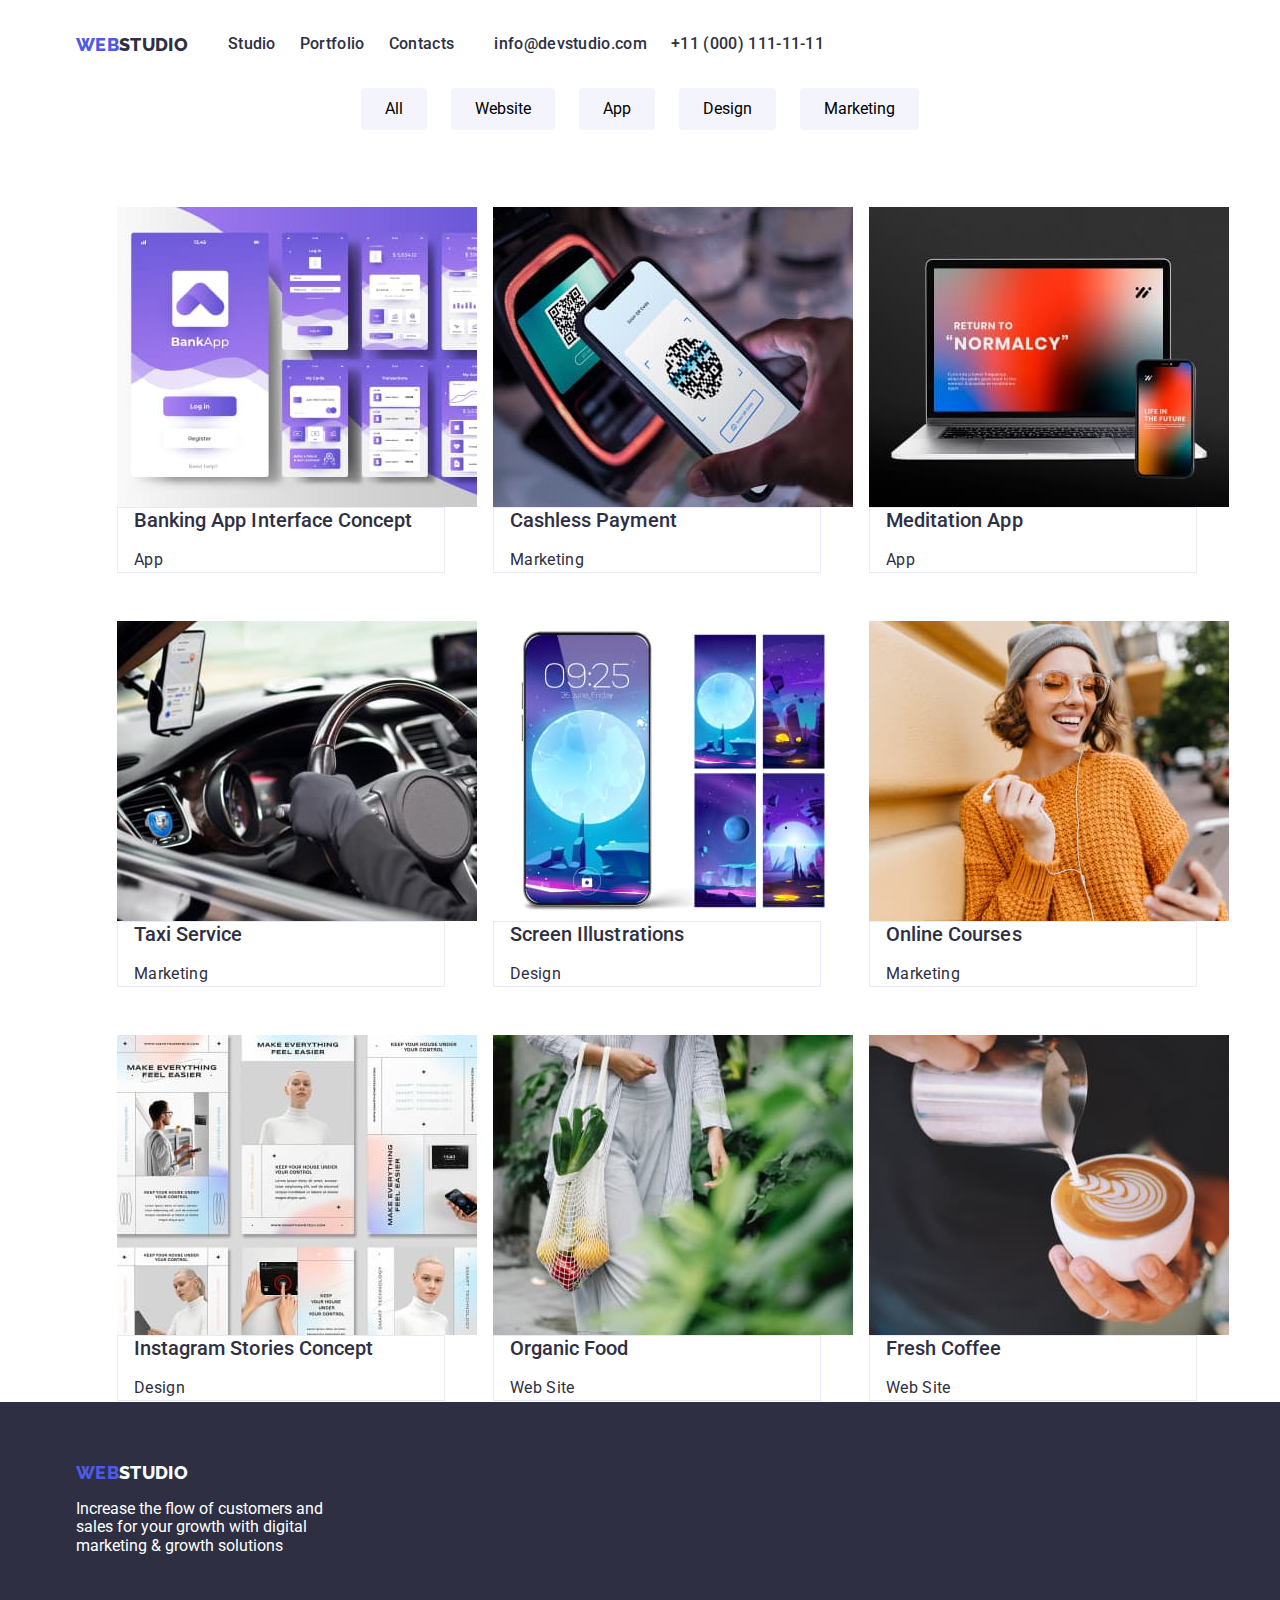
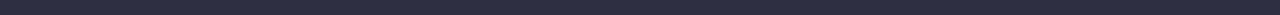
==== commit 6fe63e4c: "css changes" ====
--- a/portfolio.html
+++ b/portfolio.html
@@ -14,7 +14,7 @@
     <header class="header-page">
       <div class="header-container container">
       <nav class="navigation-bar">
-        <a href="index.html" class="logo">WEB<span class="logo-span">STUDIO</span></a>
+        <a href="index.html" class="logo link">WEB<span class="logo-span">STUDIO</span></a>
           <ul class="navigation-list">
             <li class="navigation-item"><a class="header-link link current" href="index.html">Studio</a></li>
             <li class="navigation-item"><a class="header-link link" href="portfolio.html">Portfolio</a></li>
@@ -189,7 +189,7 @@
 
       <footer class="footer-page">
         <div class="container">
-       <a href="index.html" class="logo">WEB<span class="logo-span">STUDIO</span></a>
+       <a href="index.html" class="logo link">WEB<span class="logo-span">STUDIO</span></a>
        <p class="footer-description">
         Increase the flow of customers and<br/> sales for your growth with digital<br/>
         marketing & growth solutions
--- a/css/style.css
+++ b/css/style.css
@@ -19,6 +19,22 @@
   color: var(--navyblue);
 }
 
+.navigation-list {
+  display: flex;
+  justify-content: center;
+  align-items: center;
+  gap: 24px;
+}
+
+.contacts-item {
+  display: flex;
+  gap: 24px;
+}
+
+address {
+  font-style: normal;
+}
+
 .link {
   text-decoration: none;
 }
@@ -40,10 +56,6 @@
   display: block;
 }
 
-.section {
-  padding-top: 94px;
-  padding-bottom: 94px;
-}
 .header-page {
   border-bottom: 1 px solid #e7e9fc;
 }
@@ -126,6 +138,15 @@
 .contacts-items .link:hover {
   background-color: var(--white);
   color: var(--iris);
+}
+
+.section {
+  padding-top: 120px;
+  padding-bottom: 120px;
+}
+
+.no-top-padding {
+  padding: 0;
 }
 
 .section-one {
@@ -169,7 +190,6 @@
 }
 
 .features-list {
-  list-style-type: none;
   display: flex;
 }
 
@@ -196,10 +216,6 @@
   font-size: 16px;
   line-height: 24px;
   letter-spacing: 0.32px;
-}
-
-.section-three {
-  padding-top: 0px;
 }
 
 .activity-title {
@@ -207,13 +223,16 @@
   font-size: 36px;
   line-height: 40px;
   text-align: center;
-  margin-bottom: 72px;
-  margin-top: 120px;
   text-transform: capitalize;
 }
 
 .activity-list-item + .activity-list-item {
   display: flex;
+}
+
+.activity-list {
+  display: flex;
+  gap: 24px;
 }
 
 .section-four {
@@ -231,7 +250,6 @@
     0px 1px 6px 0px rgba(46, 47, 66, 0.08);
   border-radius: 0px 0px 4px 4px;
   background-color: white;
-  width: 120px;
 }
 
 .team-item + .team-item {
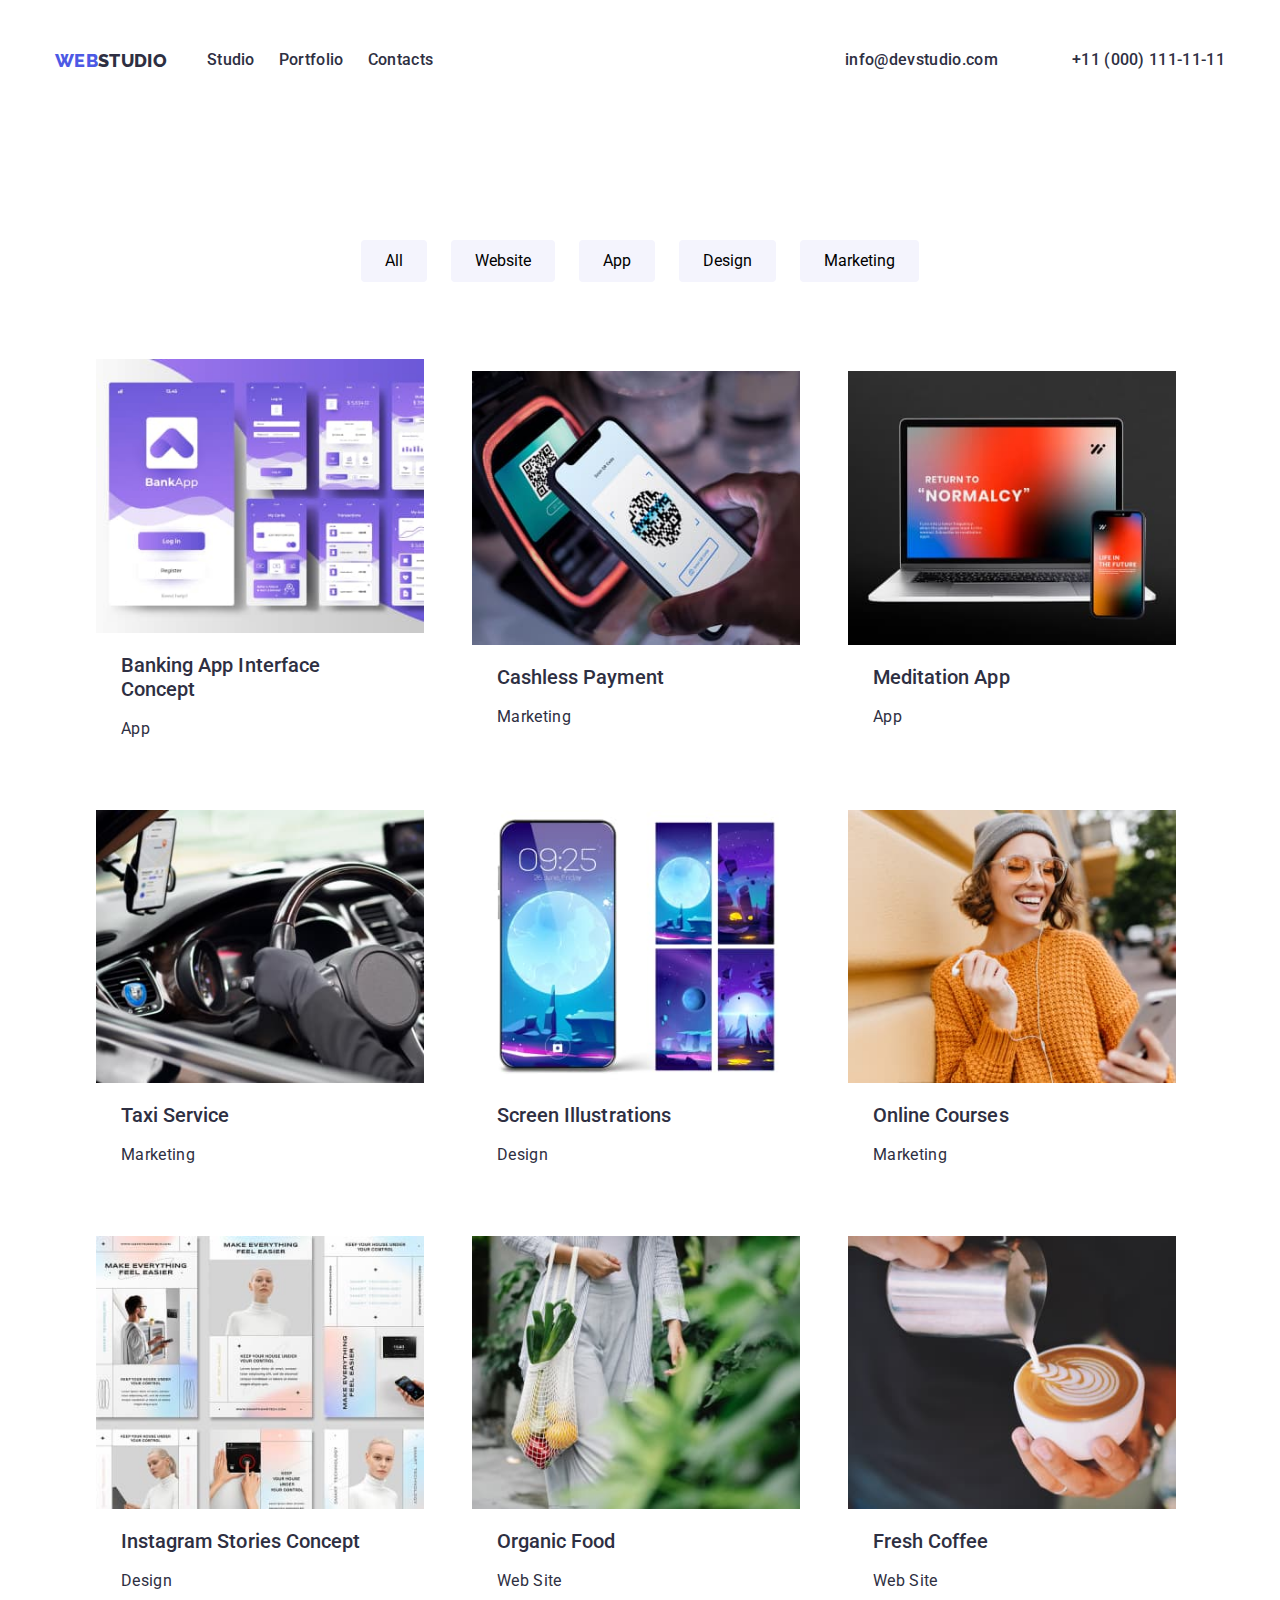
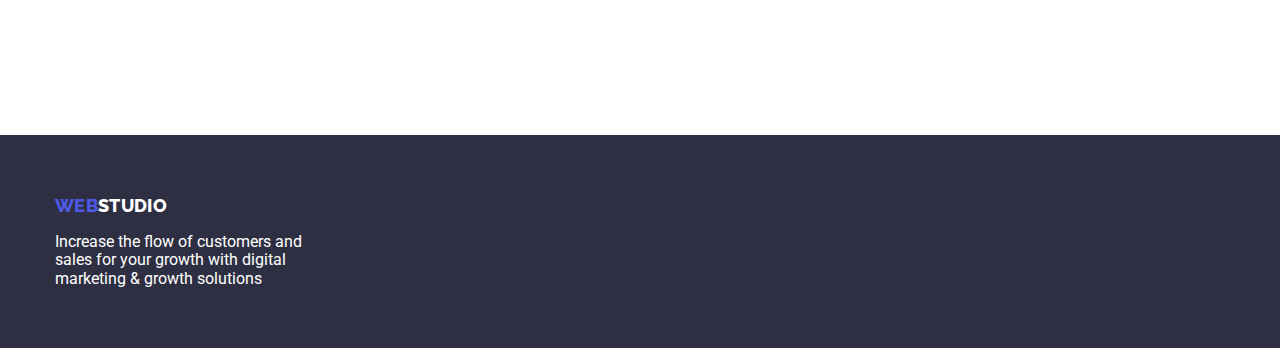
==== commit 7be8c8f1: "css changes" ====
--- a/portfolio.html
+++ b/portfolio.html
@@ -23,8 +23,8 @@
       </nav>
       <address class="contacts-item list">
         <ul class="contacts-item">
-        <li class="contacts-item"><a href="mailto:info@devstudio.com" class="link">info@devstudio.com</a></li>
-        <li class="contacts-item"><a href="tel:+11 (000) 111-11-11" class="link">+11 (000) 111-11-11</a></li>
+        <li class="contacts-item list"><a href="mailto:info@devstudio.com" class="link">info@devstudio.com</a></li>
+        <li class="contacts-item list"><a href="tel:+11 (000) 111-11-11" class="link">+11 (000) 111-11-11</a></li>
         </ul>
       </address>
       </div>
@@ -32,7 +32,7 @@
     
     
     <main>
-      <section class="menu-section">
+      <section class="menu-section section">
        <div class="container">
 
 
--- a/css/style.css
+++ b/css/style.css
@@ -3,19 +3,19 @@
 h2,
 h3,
 h4,
-p,
-ul {
-  margin-top: 0px;
-  margin-bottom: 0px;
-}
-
-body {
-  font-family: "Raleway", sans-serif;
-  font-family: "Roboto", sans-serif;
+p {
+  margin: 0;
+}
+
+:root {
   --navyblue: #2e2f42;
   --white: #ffffff;
   --iris: #4d5ae5;
   --cloud: #f4f4fd;
+  --ocean: #404bbf;
+}
+body {
+  font-family: "Roboto", sans-serif;
   color: var(--navyblue);
 }
 
@@ -41,12 +41,12 @@
 
 .list {
   list-style-type: none;
-  margin: 0px;
-  padding: 0px;
+  margin: 0;
+  padding: 0;
 }
 
 .container {
-  width: 1158px;
+  width: 1200px;
   padding-left: 15px;
   padding-right: 15px;
   margin: auto;
@@ -54,10 +54,12 @@
 
 img {
   display: block;
+  max-width: 100%;
+  height: auto;
 }
 
 .header-page {
-  border-bottom: 1 px solid #e7e9fc;
+  border-bottom: 1 px solid var(--cloud);
 }
 
 .header-container {
@@ -114,17 +116,17 @@
   color: var(--iris);
 }
 
-.contacts-items {
+.contacts-item {
   list-style-type: none;
   display: flex;
   margin-left: auto;
 }
 
-.contacts-items .contacts-item + .contacts-item {
+.contacts-item .contacts-item + .contacts-item {
   margin-left: 50px;
 }
 
-.contacts-items,
+.contacts-item,
 .link {
   color: var(--navyblue);
   text-decoration: none;
@@ -134,8 +136,8 @@
   letter-spacing: 0.32px;
 }
 
-.contacts-items .link:focus,
-.contacts-items .link:hover {
+.contacts-item .link:focus,
+.contacts-item .link:hover {
   background-color: var(--white);
   color: var(--iris);
 }
@@ -146,7 +148,7 @@
 }
 
 .no-top-padding {
-  padding: 0;
+  padding-top: 0;
 }
 
 .section-one {
@@ -154,7 +156,7 @@
   color: white;
   text-align: center;
   padding-top: 188px;
-  padding-bottom: 292px;
+  padding-bottom: 188px;
 }
 
 .title-section-one {
@@ -164,6 +166,7 @@
   font-weight: 700;
   line-height: 60px;
   letter-spacing: 1.12px;
+  margin-bottom: 48px;
 }
 
 .section-one .button {
@@ -185,20 +188,19 @@
 
 .button:hover,
 .button:focus {
-  background-color: var(--navyblue);
+  background-color: var(--ocean);
   color: var(--white);
 }
 
 .features-list {
   display: flex;
+  flex-wrap: wrap;
+  gap: 30px;
 }
 
 .features-list-items {
   width: 264px;
-}
-
-.features-list-items + .features-list-items {
-  margin-left: 24px;
+  flex-basis: calc(100% / 4 - 30px);
 }
 
 .features-title {
@@ -211,7 +213,7 @@
 }
 
 .features-text {
-  color: #434455;
+  color: var(--navyblue);
   font-weight: 400;
   font-size: 16px;
   line-height: 24px;
@@ -226,13 +228,15 @@
   text-transform: capitalize;
 }
 
-.activity-list-item + .activity-list-item {
-  display: flex;
-}
-
 .activity-list {
   display: flex;
-  gap: 24px;
+  flex-wrap: wrap;
+  gap: 30px;
+}
+
+.activity-list-item {
+  display: flex;
+  flex-basis: calc(100% / 3 - 30px);
 }
 
 .section-four {
@@ -242,6 +246,8 @@
 
 .team-items {
   display: inline-flex;
+  flex-wrap: wrap;
+  gap: 30px;
 }
 
 .team-item {
@@ -249,11 +255,8 @@
     0px 1px 1px 0px rgba(46, 47, 66, 0.16),
     0px 1px 6px 0px rgba(46, 47, 66, 0.08);
   border-radius: 0px 0px 4px 4px;
-  background-color: white;
-}
-
-.team-item + .team-item {
-  margin-left: 30px;
+  background-color: var(--cloud);
+  flex-basis: calc(100% / 4 - 30px);
 }
 
 .team-item-name {
@@ -270,7 +273,7 @@
 }
 
 .position {
-  color: #434455;
+  color: var(--navyblue);
   font-weight: 400;
   font-size: 16px;
   line-height: 24px;
@@ -295,7 +298,7 @@
 
 .footer-page .logo-span {
   text-decoration: none;
-  color: white;
+  color: var(--white);
   font-family: Raleway;
   font-size: 18px;
   font-style: normal;
@@ -305,7 +308,7 @@
 
 .footer-page .footer-description {
   margin-top: 16px;
-  color: white;
+  color: var(--white);
 }
 
 .filter {
@@ -353,6 +356,7 @@
   list-style-type: none;
   width: 328px;
   margin: 16px;
+  flex-basis: calc(100% / - 30px);
 }
 
 .product .link {
@@ -378,13 +382,23 @@
 
 .photo-info {
   display: flex;
-  padding: 0px 16px;
+  padding: 20px 24px;
   width: 328px;
   flex-direction: column;
   justify-content: center;
   align-items: flex-start;
   gap: 8px;
   align-self: stretch;
-  border: 1px solid var(--cornflower, #e7e9fc);
+  border: 1px solid var(--white);
+  border-top: 0;
   background: var(--white, #fff);
 }
+
+.section-title {
+  margin-bottom: 50px;
+  color: var(--navyblue);
+  font-weight: 700;
+  font-size: 36px;
+  line-height: 1.17;
+  text-align: center;
+}
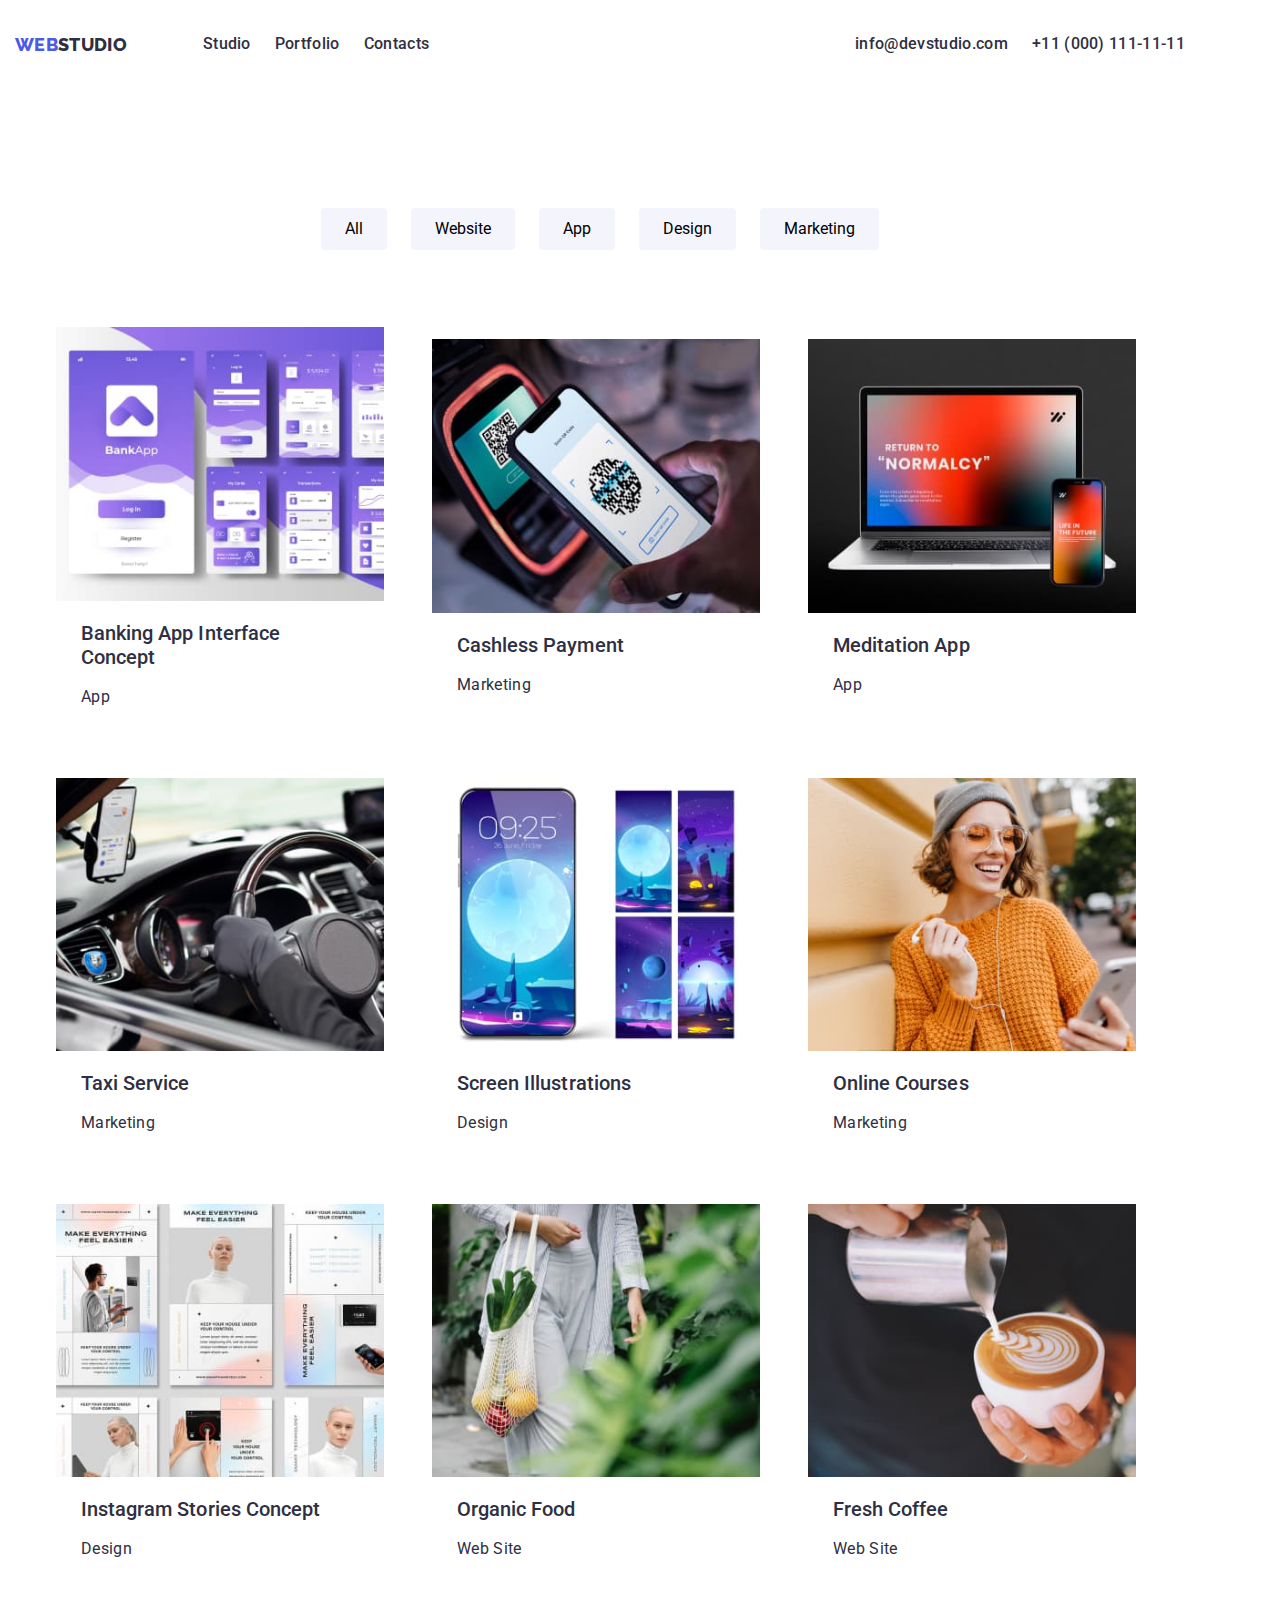
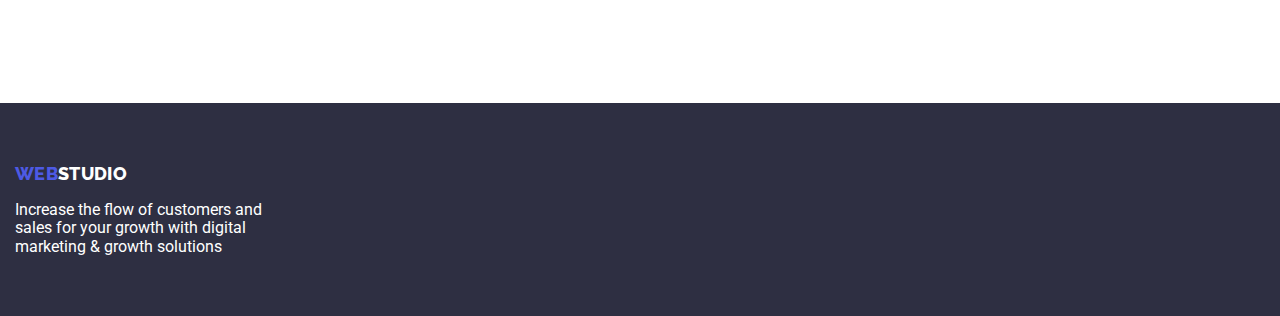
==== commit f4297e6e: "css changes" ====
--- a/portfolio.html
+++ b/portfolio.html
@@ -15,14 +15,14 @@
       <div class="header-container container">
       <nav class="navigation-bar">
         <a href="index.html" class="logo link">WEB<span class="logo-span">STUDIO</span></a>
-          <ul class="navigation-list">
+          <ul class="navigation-list list">
             <li class="navigation-item"><a class="header-link link current" href="index.html">Studio</a></li>
             <li class="navigation-item"><a class="header-link link" href="portfolio.html">Portfolio</a></li>
             <li class="navigation-item"><a href="#Contacts" class="header-link link">Contacts</a></li>
           </ul>
       </nav>
       <address class="contacts-item list">
-        <ul class="contacts-item">
+        <ul class="contacts-item list">
         <li class="contacts-item list"><a href="mailto:info@devstudio.com" class="link">info@devstudio.com</a></li>
         <li class="contacts-item list"><a href="tel:+11 (000) 111-11-11" class="link">+11 (000) 111-11-11</a></li>
         </ul>
--- a/css/style.css
+++ b/css/style.css
@@ -49,7 +49,7 @@
   width: 1200px;
   padding-left: 15px;
   padding-right: 15px;
-  margin: auto;
+  justify-content: center;
 }
 
 img {
@@ -77,6 +77,7 @@
 }
 
 .logo-span {
+  margin-right: 76px;
   color: var(--navyblue);
 }
 
@@ -87,16 +88,9 @@
 
 .nav {
   display: flex;
-  margin-left: 93px;
 }
 
 .navigation-item {
-  display: block;
-  padding: 32px 0;
-}
-
-.nav .navigation-item + .navigation-item {
-  margin-left: 50px;
   display: block;
   padding: 32px 0;
 }
@@ -120,10 +114,6 @@
   list-style-type: none;
   display: flex;
   margin-left: auto;
-}
-
-.contacts-item .contacts-item + .contacts-item {
-  margin-left: 50px;
 }
 
 .contacts-item,
@@ -209,7 +199,6 @@
   font-size: 20px;
   line-height: 24px;
   letter-spacing: 0.4px;
-  margin-top: 120px;
 }
 
 .features-text {
@@ -242,6 +231,7 @@
 .section-four {
   background-color: var(--cloud);
   text-align: center;
+  justify-content: center;
 }
 
 .team-items {
@@ -255,21 +245,21 @@
     0px 1px 1px 0px rgba(46, 47, 66, 0.16),
     0px 1px 6px 0px rgba(46, 47, 66, 0.08);
   border-radius: 0px 0px 4px 4px;
-  background-color: var(--cloud);
+  background-color: var(--white);
   flex-basis: calc(100% / 4 - 30px);
+  flex-direction: column;
+}
+
+.name {
+  font-weight: 500;
+  font-size: 20px;
+  line-height: 24px;
 }
 
 .team-item-name {
-  padding-top: 32px;
-  padding-bottom: 32px;
-}
-
-.name {
-  margin-bottom: 8px;
-  margin-top: 32px;
-  font-weight: 500;
-  font-size: 20px;
-  line-height: 24px;
+  padding: 20px 24px;
+  justify-content: center;
+  gap: 8px;
 }
 
 .position {
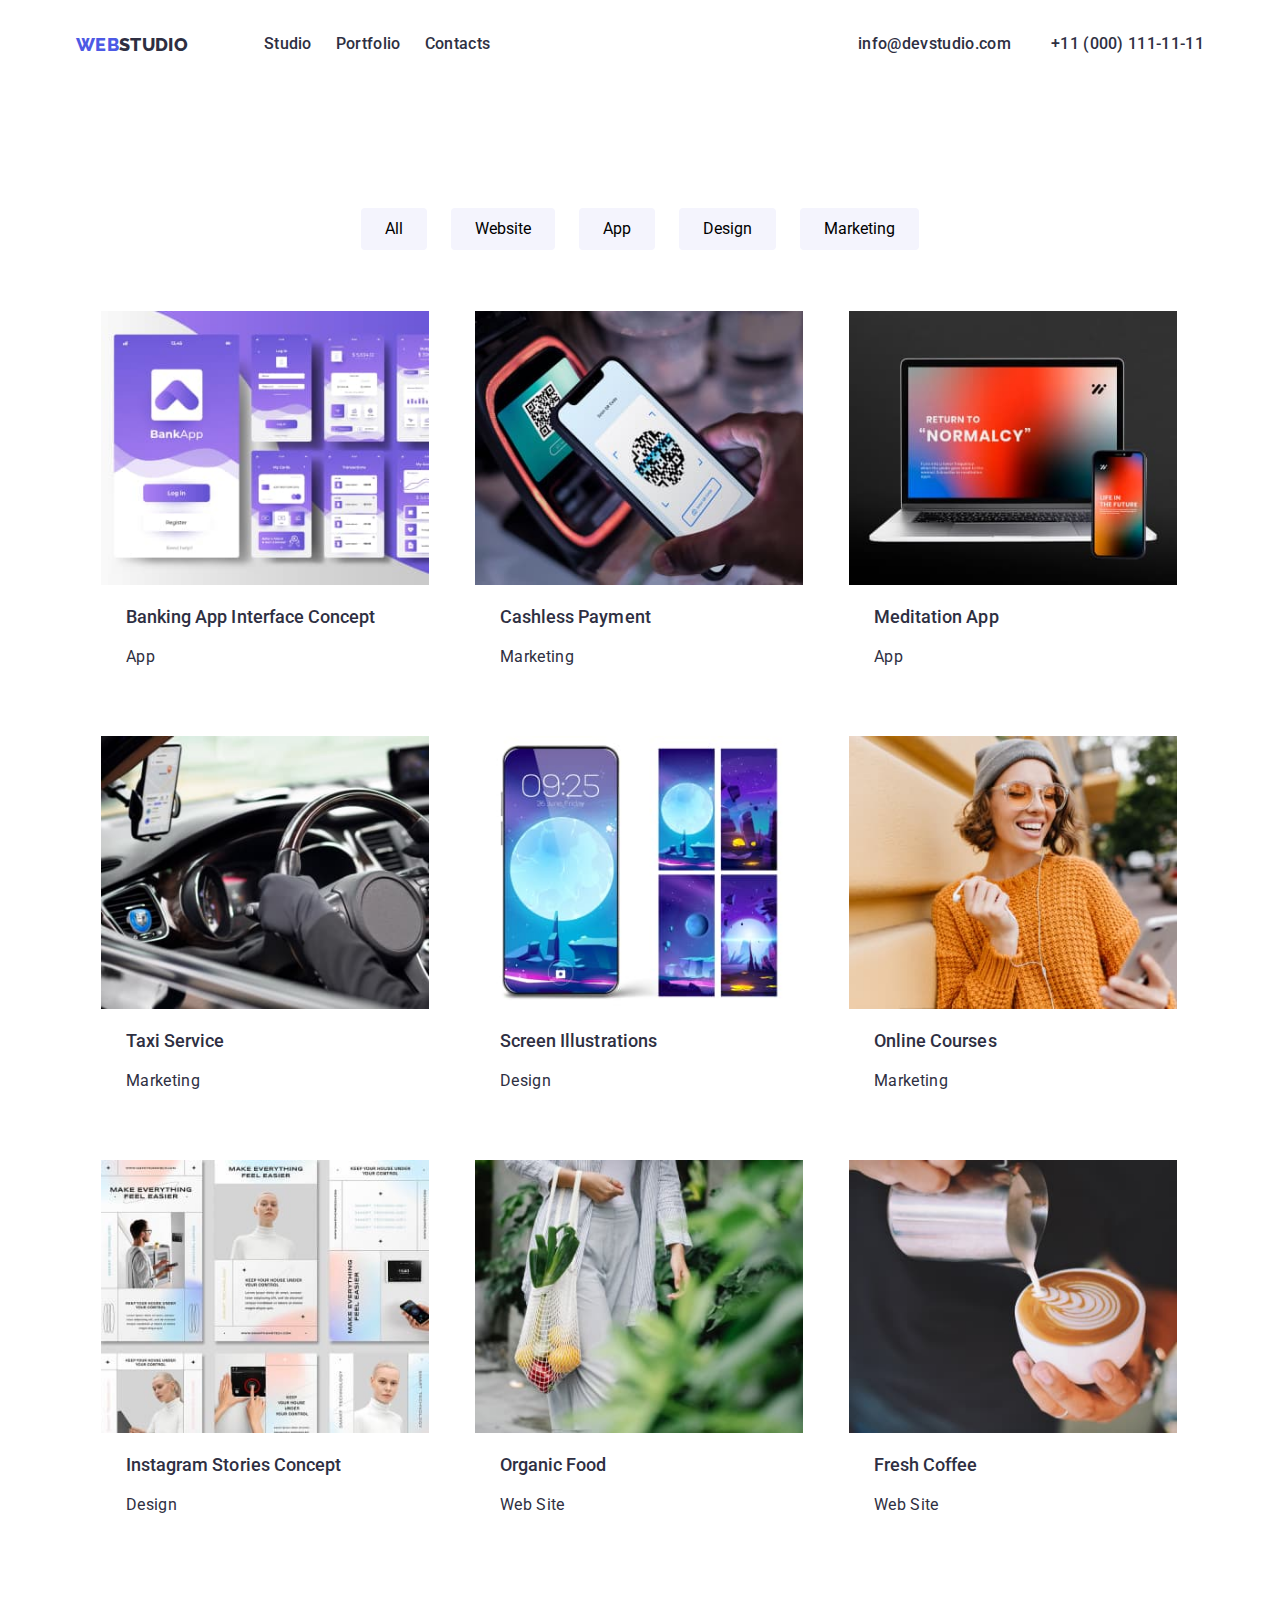
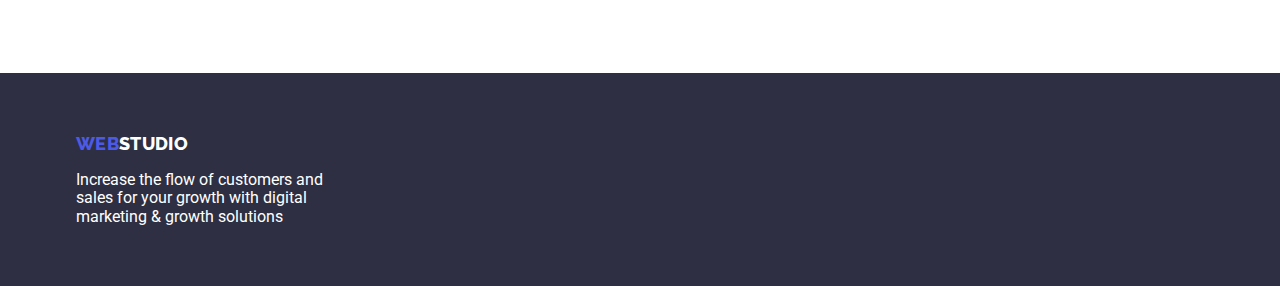
==== commit 83f4ed62: "margin and protfolio css changes" ====
--- a/portfolio.html
+++ b/portfolio.html
@@ -53,7 +53,7 @@
               src="images/banking app.jpg"
               alt="Banking App"
               width="360px"
-              height="300px"
+             
             />
           <div class="photo-info">
             <h3 class="gallery-title">Banking App Interface Concept</h3>
@@ -68,7 +68,7 @@
               src="images/cashless.jpg"
               alt="Cashless Payment"
               width="360px"
-              height="300px"
+              
             />
           <div class="photo-info">
             <h3 class="gallery-title">Cashless Payment</h3>
@@ -83,7 +83,7 @@
               src="images/meditation app.jpg"
               alt="Meditation App"
               width="360px"
-              height="300px"
+            
             />
           <div class="photo-info">
           <h3 class="gallery-title">Meditation App</h3>
@@ -98,7 +98,7 @@
               src="images/taxi service.jpg"
               alt="Taxi Service"
               width="360px"
-              height="300px"
+             
             />
           <div class="photo-info">
           <h3 class="gallery-title">Taxi Service</h3>
@@ -113,7 +113,7 @@
               src="images/screen.jpg"
               alt="Screen"
               width="360px"
-              height="300px"
+             
             />
           <div class="photo-info">
             <h3 class="gallery-title">Screen Illustrations</h3>
@@ -128,7 +128,7 @@
               src="images/online.jpg"
               alt="Online Courses"
               width="360px"
-              height="300px"
+              
             />
           <div class="photo-info">
           <h3 class="gallery-title">Online Courses</h3>
@@ -143,7 +143,7 @@
               src="images/instagram.jpg"
               alt="Instagram"
               width="360px"
-              height="300px"
+             
             />
           <div class="photo-info">
           <h3 class="gallery-title">Instagram Stories Concept</h3>
@@ -158,7 +158,6 @@
               src="images/organic.jpg"
               alt="Organic"
               width="360px"
-              height="300px"
             />
           <div class="photo-info">
           <h3 class="gallery-title">Organic Food</h3>
--- a/css/style.css
+++ b/css/style.css
@@ -26,11 +26,6 @@
   gap: 24px;
 }
 
-.contacts-item {
-  display: flex;
-  gap: 24px;
-}
-
 address {
   font-style: normal;
 }
@@ -46,10 +41,10 @@
 }
 
 .container {
-  width: 1200px;
+  margin: 0 auto;
+  width: 1158px;
   padding-left: 15px;
   padding-right: 15px;
-  justify-content: center;
 }
 
 img {
@@ -114,6 +109,7 @@
   list-style-type: none;
   display: flex;
   margin-left: auto;
+  gap: 40px;
 }
 
 .contacts-item,
@@ -145,7 +141,6 @@
   background-color: var(--navyblue);
   color: white;
   text-align: center;
-  padding-top: 188px;
   padding-bottom: 188px;
 }
 
@@ -345,7 +340,8 @@
 .product-item {
   list-style-type: none;
   width: 328px;
-  margin: 16px;
+  margin-right: 30px;
+  margin-bottom: 30px;
   flex-basis: calc(100% / - 30px);
 }
 
@@ -357,7 +353,7 @@
 .gallery-title {
   margin-bottom: 8px;
   font-weight: 500;
-  font-size: 20px;
+  font-size: 18px;
   line-height: 24px;
   letter-spacing: 0.04px;
 }
